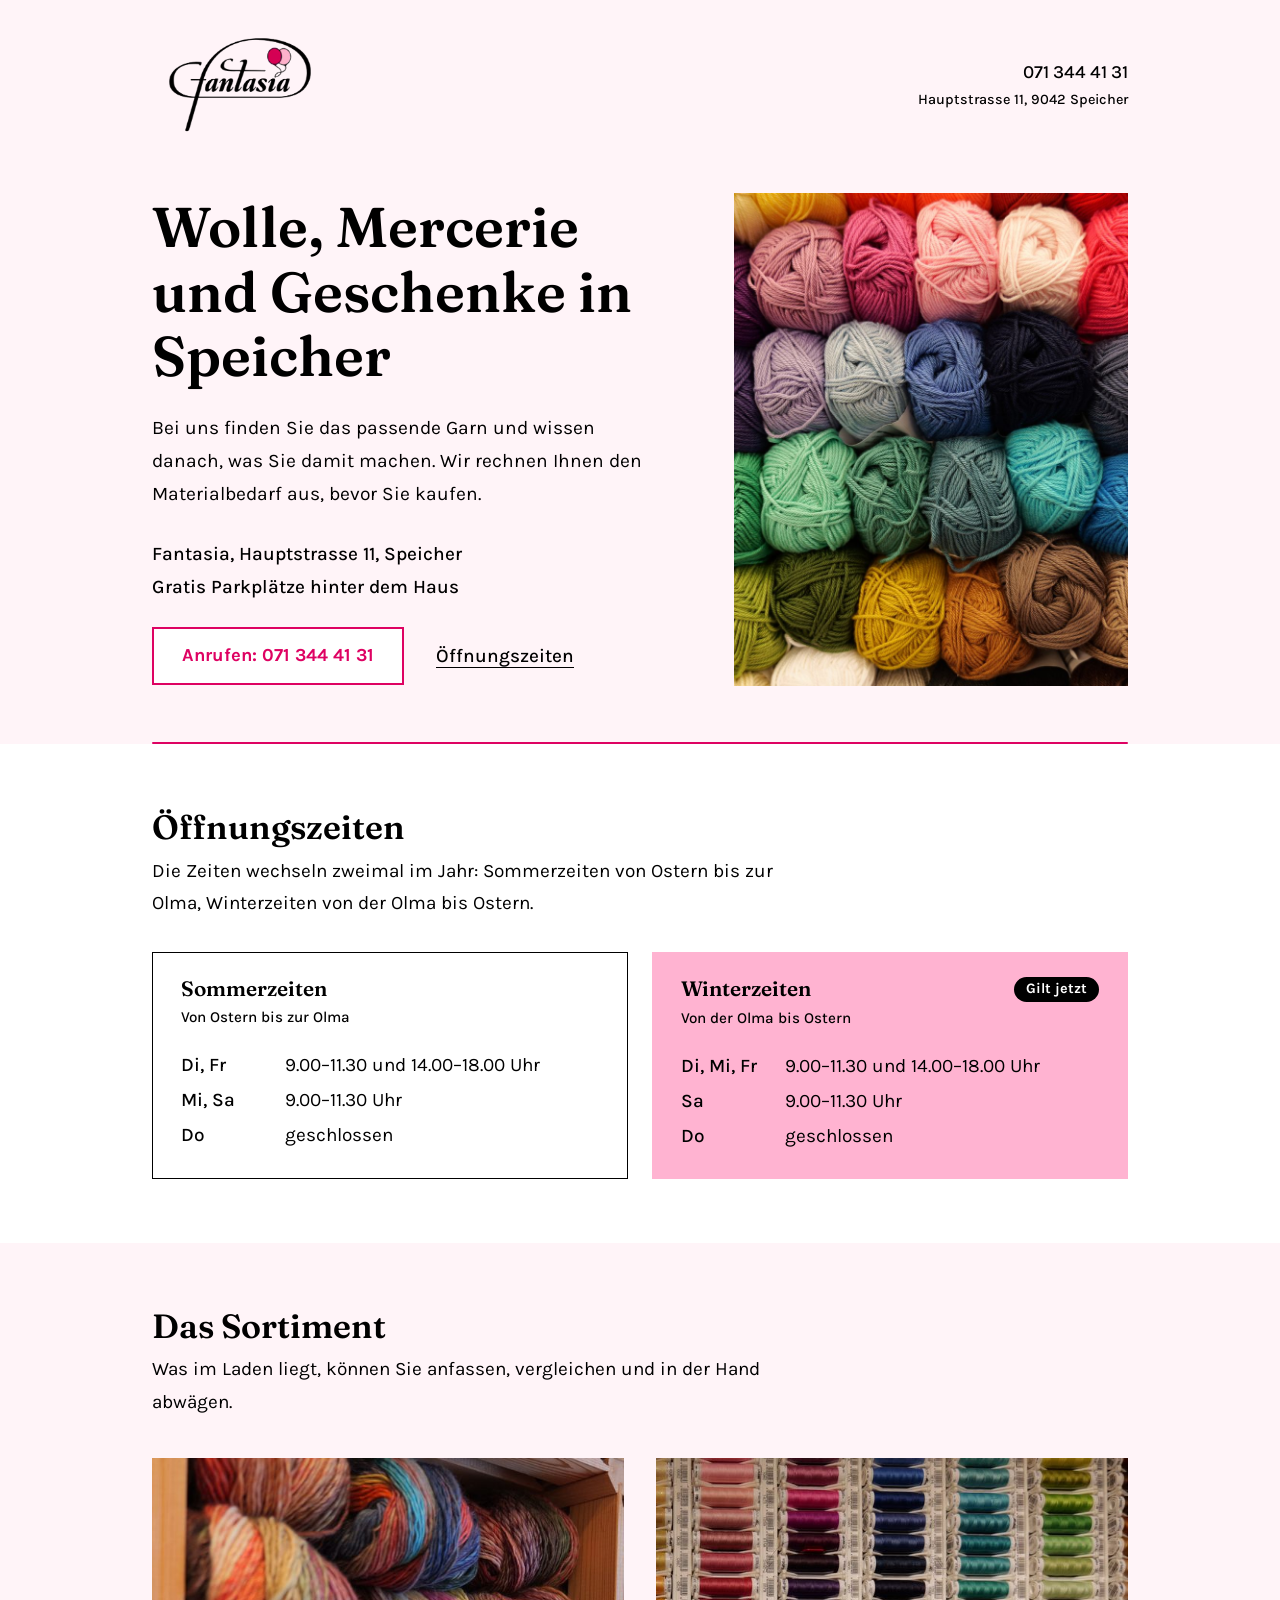
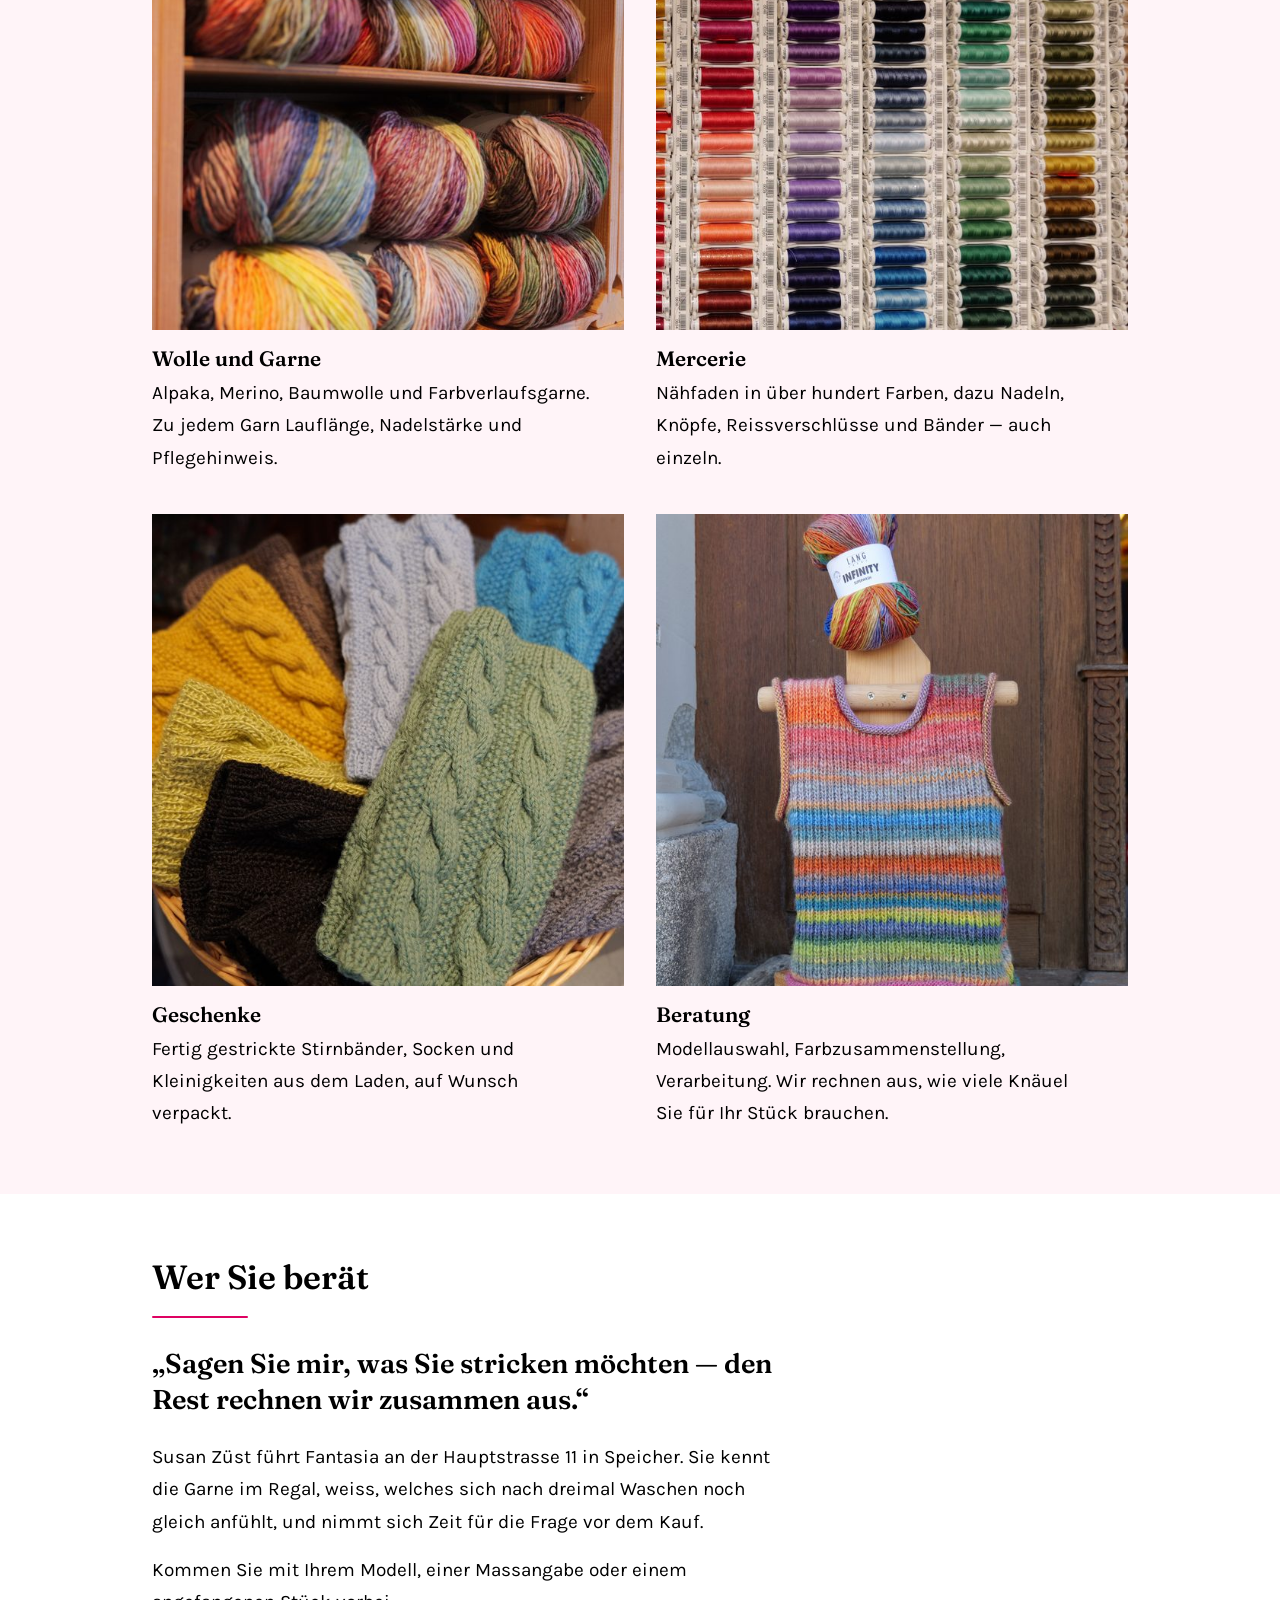
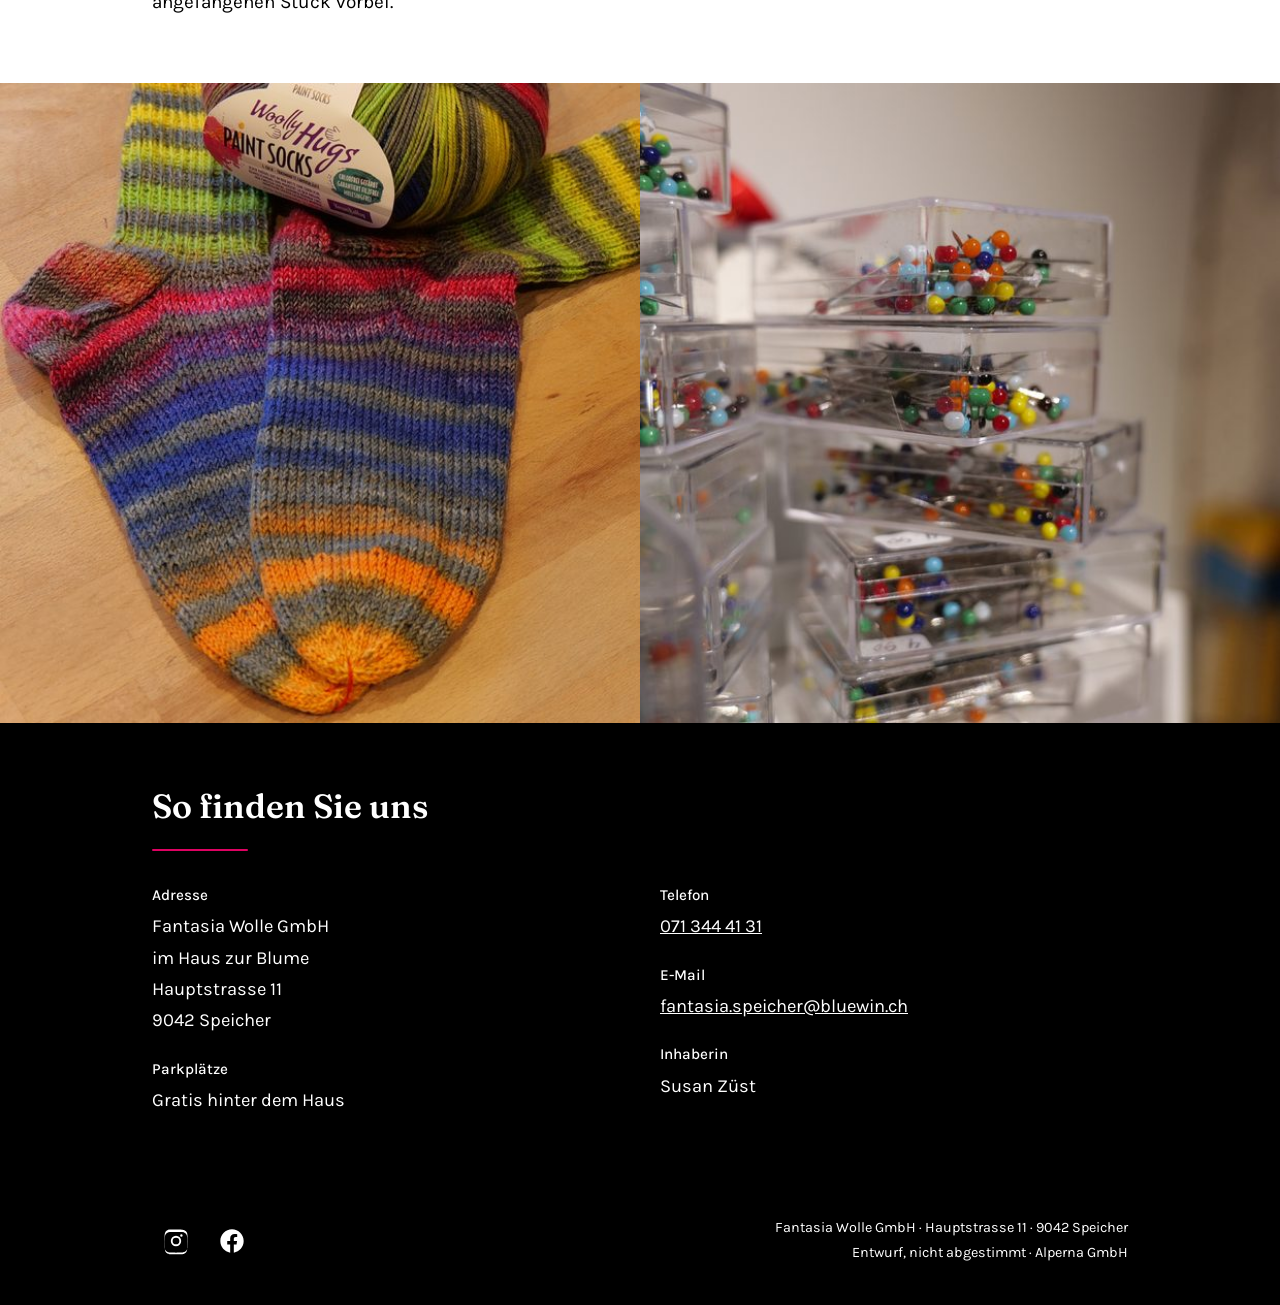
==== public/index.html @ 88eb7b8a "Nur public/ ausliefern, interne Dokumente nicht mehr öffentlich Das Corporate-Design-PDF und das REA" ====
<!DOCTYPE html>
<html lang="de-CH">
<head>
<meta charset="utf-8">
<meta name="viewport" content="width=device-width, initial-scale=1, viewport-fit=cover">
<title>Fantasia Wolle GmbH — Wolle, Mercerie und Geschenke, Speicher</title>
<meta name="description" content="Fantasia, Hauptstrasse 11, Speicher: Wolle, Garne, Mercerie und Geschenke mit Beratung bei Modell, Farbe und Verarbeitung.">
<!-- ENTWURF: Zeile vor der Veröffentlichung entfernen, sonst bleibt die Seite für Suchmaschinen gesperrt. -->
<meta name="robots" content="noindex, nofollow">

<!--
  VOR DER VERÖFFENTLICHUNG VON FRAU ZÜST BESTÄTIGEN LASSEN (nicht aus dem Corporate Design belegt):
  1. Zitat im Abschnitt «Wer Sie berät» (steht in ihrem Namen)
  2. «Wir rechnen Ihnen den Materialbedarf aus, bevor Sie kaufen» (Hero und Beratung)
  3. «Nähfaden in über hundert Farben», «auch einzeln»
  4. «Fertig gestrickte Stirnbänder, Socken und Kleinigkeiten», «auf Wunsch verpackt»
  5. Öffnungszeiten: Montag und Sonntag fehlen im Entwurf (geschlossen?)
  6. Wechsel der Saison: am Olma-Beginn oder nach der Olma? (siehe Skript am Ende der Datei)
  7. Zeile «im Haus zur Blume» in der Adresse
-->

<style>
  /* Schriften lokal ausgeliefert (Fraunces 600, Karla 400/500/700, Latin): keine Anfrage an Google. */
  @font-face{font-family:"Fraunces";font-style:normal;font-weight:600;font-display:swap;src:url(assets/fonts/fraunces-600.woff2) format("woff2")}
  @font-face{font-family:"Karla";font-style:normal;font-weight:400;font-display:swap;src:url(assets/fonts/karla-400.woff2) format("woff2")}
  @font-face{font-family:"Karla";font-style:normal;font-weight:500;font-display:swap;src:url(assets/fonts/karla-500.woff2) format("woff2")}
  @font-face{font-family:"Karla";font-style:normal;font-weight:700;font-display:swap;src:url(assets/fonts/karla-700.woff2) format("woff2")}

  :root{
    --magenta:#DE0262; --rosa:#FFB3D1; --schwarz:#000000; --weiss:#FFFFFF;
    --tief:#6E0031; --rose:#FFF4F8;
    --titel:"Fraunces",Georgia,"Times New Roman",serif;
    --text:"Karla",Arial,Helvetica,sans-serif;
    --max:64rem; color-scheme:light;
  }

  *{box-sizing:border-box}
  html{-webkit-text-size-adjust:100%;scroll-behavior:smooth}
  @media (prefers-reduced-motion:reduce){html{scroll-behavior:auto}}
  [hidden]{display:none!important}
  body{margin:0;background:var(--rose);color:var(--schwarz);font-family:var(--text);font-size:19px;line-height:1.7}
  img{max-width:100%;display:block}
  a{color:inherit}
  h1,h2,h3{font-family:var(--titel);font-weight:600;line-height:1.15;margin:0}
  p{margin:0 0 1rem} p:last-child{margin-bottom:0}
  :focus-visible{outline:3px solid var(--magenta);outline-offset:3px}

  .wrap{max-width:var(--max);margin:0 auto;padding:0 1.5rem}
  .band{padding:4rem 0}
  .band--schwarz{background:var(--schwarz);color:var(--weiss)}
  .band--weiss{background:var(--weiss)}
  .bogen{border:0;height:2px;background:var(--magenta);margin:0;border-radius:2px}

  .foto{width:100%;height:auto;object-fit:cover}
  .r-4-5{aspect-ratio:4/5} .r-1-1{aspect-ratio:1/1}

  /* Kopf: Logo mindestens 150 px breit (Corporate Design), Freiraum rundum */
  .kopf{background:var(--rose);padding:1.75rem 0 1.25rem}
  .kopf .wrap{display:flex;flex-wrap:wrap;gap:1rem 2rem;align-items:center;justify-content:space-between}
  .logo{display:block;line-height:0} .logo img{width:clamp(160px,16vw,176px);height:auto}
  .kopf-tel{font-size:1.15rem;font-weight:500;text-decoration:none;text-align:right}
  .kopf-tel span{display:block;font-size:.9rem;font-weight:500}

  /* Hero */
  .hero{padding:2rem 0 3.5rem}
  .hero .wrap{display:grid;grid-template-columns:1.15fr .85fr;gap:3rem;align-items:center}
  .hero h1{font-size:clamp(2.5rem,6vw,3.5rem);max-width:18ch;overflow-wrap:break-word}
  .hero .lead{font-size:1.2rem;max-width:46ch;margin-top:1.5rem}
  .hero .ort{margin-top:1.75rem;font-weight:500}
  .aktionen{display:flex;flex-wrap:wrap;align-items:center;gap:1rem 2rem;margin-top:1.5rem}
  /* Magenta nur einmal pro Fläche; Text Magenta auf Weiss, Hover Weiss auf Tiefmagenta */
  .knopf{display:inline-flex;align-items:center;min-height:56px;background:var(--weiss);color:var(--magenta);border:2px solid var(--magenta);font-size:1.15rem;font-weight:700;text-decoration:none;padding:.7rem 1.75rem}
  .knopf:hover{background:var(--tief);border-color:var(--tief);color:var(--weiss)}
  .textlink{font-weight:500;text-underline-offset:.25em}

  h2{font-size:clamp(1.6rem,4vw,2.1rem);margin-bottom:.5rem}
  .unter{margin-bottom:2rem;max-width:58ch}

  /* Öffnungszeiten: Winter- und Sommerzeiten nebeneinander, die geltende Saison ist rosa hinterlegt (Skript am Ende) */
  .zeiten{display:grid;grid-template-columns:1fr 1fr;gap:1.5rem;margin-top:1.5rem}
  .zeit{border:1px solid var(--schwarz);padding:1.5rem 1.75rem}
  .zeit--aktiv{background:var(--rosa);border-color:var(--rosa)}
  .zeit-kopf{display:flex;flex-wrap:wrap;align-items:center;justify-content:space-between;gap:.35rem 1rem}
  .zeit h3{font-size:1.3rem}
  .zeit .jetzt{font-size:.9rem;font-weight:700;line-height:1.4;background:var(--schwarz);color:var(--weiss);padding:.15rem .75rem;border-radius:999px}
  .zeit .zeitraum{margin:.25rem 0 1.1rem;font-size:.95rem;font-weight:500}
  .tage{list-style:none;margin:0;padding:0}
  .tage li{display:grid;grid-template-columns:5.5rem 1fr;gap:0 1rem;padding:.2rem 0;line-height:1.5}
  .tage .tag{font-weight:500}
  .von-bis{white-space:nowrap}

  /* Sortiment */
  .sortiment{display:grid;grid-template-columns:1fr 1fr;gap:2.5rem 2rem;margin-top:2.5rem}
  .posten h3{font-size:1.3rem;margin:1.1rem 0 .35rem}
  .posten p{margin:0;max-width:40ch}

  /* Person */
  .person{max-width:40rem}
  .person blockquote{margin:0 0 1.5rem;font-family:var(--titel);font-weight:600;font-size:clamp(1.35rem,3.2vw,1.7rem);line-height:1.3}
  .person p{max-width:62ch}

  /* Bildpaar */
  .paar{display:grid;grid-template-columns:1fr 1fr;gap:0}

  /* Kontakt: nur Weiss auf Schwarz */
  .kontakt{display:grid;grid-template-columns:1fr 1fr;gap:2.5rem}
  .kontakt h2{color:var(--weiss)} .kontakt a{color:var(--weiss)}
  .kontakt dl{margin:0}
  .kontakt dt{font-size:.95rem;font-weight:500;margin-top:1.25rem}
  .kontakt dt:first-child{margin-top:0}
  .kontakt dd{margin:.15rem 0 0;font-size:1.15rem}

  .fuss{background:var(--schwarz);color:var(--weiss);font-size:.9rem;padding:2.25rem 0 2.5rem}
  .fuss .wrap{display:flex;flex-wrap:wrap;gap:1.5rem 2rem;align-items:center;justify-content:space-between}
  .fuss-text{display:flex;flex-direction:column;text-align:right}
  .sozial{display:flex;gap:.5rem}
  .sozial a{display:flex;align-items:center;justify-content:center;width:48px;height:48px;border-radius:50%;color:var(--weiss)}
  .sozial a:hover{background:var(--tief)}
  .sozial a:focus-visible{outline-color:var(--weiss)}
  .sozial svg{width:28px;height:28px;fill:currentColor}

  @media (max-width:760px){
    body{font-size:18px}
    .band{padding:3rem 0} .hero{padding:1.5rem 0 2.5rem}
    .hero .wrap,.zeiten,.sortiment,.kontakt{grid-template-columns:1fr;gap:2rem}
    .kopf .wrap{justify-content:flex-start} .kopf-tel{text-align:left}
    .hero .foto{aspect-ratio:1/1}
    .fuss-text{text-align:left}
  }
</style>
</head>
<body>

<header class="kopf">
  <div class="wrap">
    <a class="logo" href="#" aria-label="Fantasia Wolle GmbH, Seitenanfang">
      <img src="assets/img/logo.png" alt="Fantasia" width="520" height="335">
    </a>
    <a class="kopf-tel" href="tel:+41713444131">071 344 41 31<span>Hauptstrasse 11, 9042 Speicher</span></a>
  </div>
</header>

<main>
<section class="hero">
  <div class="wrap">
    <div>
      <h1>Wolle, Mercerie und Geschenke in Speicher</h1>
      <p class="lead">Bei uns finden Sie das passende Garn und wissen danach, was Sie damit machen. Wir rechnen Ihnen den Materialbedarf aus, bevor Sie kaufen.</p>
      <p class="ort">Fantasia, Hauptstrasse 11, Speicher<br>Gratis Parkplätze hinter dem Haus</p>
      <div class="aktionen">
        <a class="knopf" href="tel:+41713444131">Anrufen: 071 344 41 31</a>
        <a class="textlink" href="#zeiten">Öffnungszeiten</a>
      </div>
    </div>
    <img class="foto r-4-5" src="assets/img/wollknaeuel.jpg" alt="Wollknäuel in vielen Farben, nach Farbtönen sortiert" width="820" height="1025">
  </div>
</section>

<div class="wrap"><hr class="bogen"></div>

<section class="band band--weiss" id="zeiten" aria-labelledby="h-zeiten">
  <div class="wrap">
    <h2 id="h-zeiten">Öffnungszeiten</h2>
    <p class="unter">Die Zeiten wechseln zweimal im Jahr: Sommerzeiten von Ostern bis zur Olma, Winterzeiten von der Olma bis Ostern.</p>
    <div class="zeiten">
      <article class="zeit" data-saison="sommer">
        <div class="zeit-kopf">
          <h3>Sommerzeiten</h3>
          <span class="jetzt" hidden>Gilt jetzt</span>
        </div>
        <p class="zeitraum">Von Ostern bis zur Olma</p>
        <ul class="tage">
          <li><span class="tag">Di, Fr</span><span><span class="von-bis">9.00–11.30</span> und <span class="von-bis">14.00–18.00</span> Uhr</span></li>
          <li><span class="tag">Mi, Sa</span><span><span class="von-bis">9.00–11.30</span> Uhr</span></li>
          <li><span class="tag">Do</span><span>geschlossen</span></li>
        </ul>
      </article>
      <article class="zeit" data-saison="winter">
        <div class="zeit-kopf">
          <h3>Winterzeiten</h3>
          <span class="jetzt" hidden>Gilt jetzt</span>
        </div>
        <p class="zeitraum">Von der Olma bis Ostern</p>
        <ul class="tage">
          <li><span class="tag">Di, Mi, Fr</span><span><span class="von-bis">9.00–11.30</span> und <span class="von-bis">14.00–18.00</span> Uhr</span></li>
          <li><span class="tag">Sa</span><span><span class="von-bis">9.00–11.30</span> Uhr</span></li>
          <li><span class="tag">Do</span><span>geschlossen</span></li>
        </ul>
      </article>
    </div>
  </div>
</section>

<section class="band" id="angebot" aria-labelledby="h-angebot">
  <div class="wrap">
    <h2 id="h-angebot">Das Sortiment</h2>
    <p class="unter">Was im Laden liegt, können Sie anfassen, vergleichen und in der Hand abwägen.</p>
    <div class="sortiment">
      <div class="posten">
        <img class="foto r-1-1" src="assets/img/garne-regal.jpg" alt="Farbverlaufsgarne im Holzregal" width="620" height="620" loading="lazy">
        <h3>Wolle und Garne</h3>
        <p>Alpaka, Merino, Baumwolle und Farbverlaufsgarne. Zu jedem Garn Lauflänge, Nadelstärke und Pflegehinweis.</p>
      </div>
      <div class="posten">
        <img class="foto r-1-1" src="assets/img/naehfaden.jpg" alt="Nähfaden in vielen Farben an der Wand" width="620" height="620" loading="lazy">
        <h3>Mercerie</h3>
        <p>Nähfaden in über hundert Farben, dazu Nadeln, Knöpfe, Reissverschlüsse und Bänder — auch einzeln.</p>
      </div>
      <div class="posten">
        <img class="foto r-1-1" src="assets/img/stirnbaender.jpg" alt="Gestrickte Stirnbänder mit Zopfmuster in einem Korb" width="620" height="620" loading="lazy">
        <h3>Geschenke</h3>
        <p>Fertig gestrickte Stirnbänder, Socken und Kleinigkeiten aus dem Laden, auf Wunsch verpackt.</p>
      </div>
      <div class="posten">
        <img class="foto r-1-1" src="assets/img/top-knaeuel.jpg" alt="Gestricktes Top mit dem dazugehörenden Knäuel" width="620" height="620" loading="lazy">
        <h3>Beratung</h3>
        <p>Modellauswahl, Farbzusammenstellung, Verarbeitung. Wir rechnen aus, wie viele Knäuel Sie für Ihr Stück brauchen.</p>
      </div>
    </div>
  </div>
</section>

<section class="band band--weiss" id="person" aria-labelledby="h-person">
  <div class="wrap">
    <div class="person">
      <h2 id="h-person">Wer Sie berät</h2>
      <hr class="bogen" style="margin:1.25rem 0 1.75rem;max-width:6rem">
      <!-- FREIGABE: Zitat im Namen von Susan Züst. Nur veröffentlichen, wenn sie es so bestätigt. -->
      <!-- FOTO FEHLT: Ein Porträt von Susan Züst hinter der Theke würde diesen Abschnitt tragen (siehe Corporate Design, «Person hinter der Theke»). -->
      <blockquote>„Sagen Sie mir, was Sie stricken möchten — den Rest rechnen wir zusammen aus.“</blockquote>
      <p>Susan Züst führt Fantasia an der Hauptstrasse 11 in Speicher. Sie kennt die Garne im Regal, weiss, welches sich nach dreimal Waschen noch gleich anfühlt, und nimmt sich Zeit für die Frage vor dem Kauf.</p>
      <p>Kommen Sie mit Ihrem Modell, einer Massangabe oder einem angefangenen Stück vorbei.</p>
    </div>
  </div>
</section>

<div class="paar">
  <img class="foto r-1-1" src="assets/img/socken.jpg" alt="Gestrickte Socken aus Farbverlaufsgarn mit dem Knäuel daneben" width="620" height="620" loading="lazy">
  <img class="foto r-1-1" src="assets/img/stecknadeln.jpg" alt="Stecknadeln mit farbigen Köpfen in Schachteln" width="620" height="620" loading="lazy">
</div>

<section class="band band--schwarz" id="kontakt" aria-labelledby="h-kontakt">
  <div class="wrap">
    <h2 id="h-kontakt">So finden Sie uns</h2>
    <hr class="bogen" style="margin:1.5rem 0 2rem;max-width:6rem">
    <div class="kontakt">
      <dl>
        <dt>Adresse</dt>
        <dd>Fantasia Wolle GmbH<br>im Haus zur Blume<br>Hauptstrasse 11<br>9042 Speicher</dd>
        <dt>Parkplätze</dt>
        <dd>Gratis hinter dem Haus</dd>
      </dl>
      <dl>
        <dt>Telefon</dt>
        <dd><a href="tel:+41713444131">071 344 41 31</a></dd>
        <dt>E-Mail</dt>
        <dd><a href="mailto:fantasia.speicher@bluewin.ch">fantasia.speicher@bluewin.ch</a></dd>
        <dt>Inhaberin</dt>
        <dd>Susan Züst</dd>
      </dl>
    </div>
  </div>
</section>
</main>

<footer class="fuss">
  <div class="wrap">
    <div class="sozial">
      <a href="https://www.instagram.com/fantasia_wolle/" target="_blank" rel="noopener" aria-label="Fantasia auf Instagram (öffnet in neuem Tab)">
        <svg viewBox="0 0 24 24" aria-hidden="true" focusable="false"><path d="M12 2.2c3.2 0 3.6 0 4.9.07 1.17.05 1.8.25 2.23.41.56.22.96.48 1.38.9.42.42.68.82.9 1.38.16.42.36 1.06.41 2.23.06 1.28.07 1.66.07 4.9s0 3.6-.07 4.9c-.05 1.17-.25 1.8-.41 2.23-.22.56-.48.96-.9 1.38-.42.42-.82.68-1.38.9-.42.16-1.06.36-2.23.41-1.28.06-1.66.07-4.9.07s-3.6 0-4.9-.07c-1.17-.05-1.8-.25-2.23-.41a3.8 3.8 0 0 1-1.38-.9 3.8 3.8 0 0 1-.9-1.38c-.16-.42-.36-1.06-.41-2.23C2.21 15.6 2.2 15.2 2.2 12s0-3.6.07-4.9c.05-1.17.25-1.8.41-2.23.22-.56.48-.96.9-1.38.42-.42.82-.68 1.38-.9.42-.16 1.06-.36 2.23-.41C8.4 2.21 8.8 2.2 12 2.2Zm0 1.98c-3.14 0-3.51.01-4.75.07-1.15.05-1.77.24-2.18.4-.55.21-.94.47-1.35.88-.41.41-.67.8-.88 1.35-.16.41-.35 1.03-.4 2.18-.06 1.24-.07 1.61-.07 4.75s.01 3.51.07 4.75c.05 1.15.24 1.77.4 2.18.21.55.47.94.88 1.35.41.41.8.67 1.35.88.41.16 1.03.35 2.18.4 1.24.06 1.61.07 4.75.07s3.51-.01 4.75-.07c1.15-.05 1.77-.24 2.18-.4.55-.21.94-.47 1.35-.88.41-.41.67-.8.88-1.35.16-.41.35-1.03.4-2.18.06-1.24.07-1.61.07-4.75s-.01-3.51-.07-4.75c-.05-1.15-.24-1.77-.4-2.18a3.6 3.6 0 0 0-.88-1.35 3.6 3.6 0 0 0-1.35-.88c-.41-.16-1.03-.35-2.18-.4-1.24-.06-1.61-.07-4.75-.07Zm0 3.37a4.45 4.45 0 1 1 0 8.9 4.45 4.45 0 0 1 0-8.9Zm0 7.34a2.89 2.89 0 1 0 0-5.78 2.89 2.89 0 0 0 0 5.78Zm5.67-7.53a1.04 1.04 0 1 1-2.08 0 1.04 1.04 0 0 1 2.08 0Z"/></svg>
      </a>
      <a href="https://www.facebook.com/profile.php?id=61594476535364" target="_blank" rel="noopener" aria-label="Fantasia auf Facebook (öffnet in neuem Tab)">
        <svg viewBox="0 0 24 24" aria-hidden="true" focusable="false"><path d="M22 12.06C22 6.5 17.52 2 12 2S2 6.5 2 12.06c0 5.02 3.66 9.18 8.44 9.94v-7.03H7.9v-2.91h2.54V9.85c0-2.52 1.49-3.91 3.77-3.91 1.09 0 2.24.2 2.24.2v2.46h-1.26c-1.24 0-1.63.78-1.63 1.57v1.89h2.78l-.45 2.91h-2.33V22c4.78-.76 8.44-4.92 8.44-9.94Z"/></svg>
      </a>
    </div>
    <div class="fuss-text">
      <span>Fantasia Wolle GmbH · Hauptstrasse 11 · 9042 Speicher</span>
      <span>Entwurf, nicht abgestimmt · Alperna GmbH</span>
    </div>
  </div>
</footer>

<script>
  /*
    Saison automatisch markieren (Zeit: Europe/Zurich).
    Sommerzeiten: Ostersonntag bis Olma-Beginn. Winterzeiten: Olma-Beginn bis Ostersonntag.
    Olma-Beginn = zweiter Donnerstag im Oktober (2026: 8. Oktober, bestätigt auf olma.ch;
    für andere Jahre abgeleitet, jährlich gegenprüfen). Ohne Skript bleibt keine Saison markiert,
    der Text darüber erklärt den Wechsel trotzdem.
    Falls Frau Züst erst nach der Olma (18. Oktober 2026) umstellt: in olma() Tage addieren.
  */
  (function () {
    try {
      var t = new Intl.DateTimeFormat('en-CA', { timeZone: 'Europe/Zurich', year: 'numeric', month: '2-digit', day: '2-digit' }).format(new Date()).split('-');
      var jahr = +t[0], heute = jahr * 10000 + (+t[1]) * 100 + (+t[2]);
      var num = function (d) { return d.getFullYear() * 10000 + (d.getMonth() + 1) * 100 + d.getDate(); };
      var ostern = function (y) {
        var a = y % 19, b = Math.floor(y / 100), c = y % 100, d = Math.floor(b / 4), e = b % 4,
            f = Math.floor((b + 8) / 25), g = Math.floor((b - f + 1) / 3), h = (19 * a + b - d - g + 15) % 30,
            i = Math.floor(c / 4), k = c % 4, l = (32 + 2 * e + 2 * i - h - k) % 7,
            m = Math.floor((a + 11 * h + 22 * l) / 451), n = h + l - 7 * m + 114;
        return new Date(y, Math.floor(n / 31) - 1, (n % 31) + 1);
      };
      var olma = function (y) {
        var ersterDonnerstag = 1 + (4 - new Date(y, 9, 1).getDay() + 7) % 7;
        return new Date(y, 9, ersterDonnerstag + 7);
      };
      var sommer = heute >= num(ostern(jahr)) && heute < num(olma(jahr));
      var karte = document.querySelector('[data-saison="' + (sommer ? 'sommer' : 'winter') + '"]');
      if (!karte) return;
      karte.classList.add('zeit--aktiv');
      karte.setAttribute('aria-current', 'true');
      var marke = karte.querySelector('.jetzt');
      if (marke) marke.hidden = false;
    } catch (e) { /* ohne Markierung weiter */ }
  })();
</script>

</body>
</html>
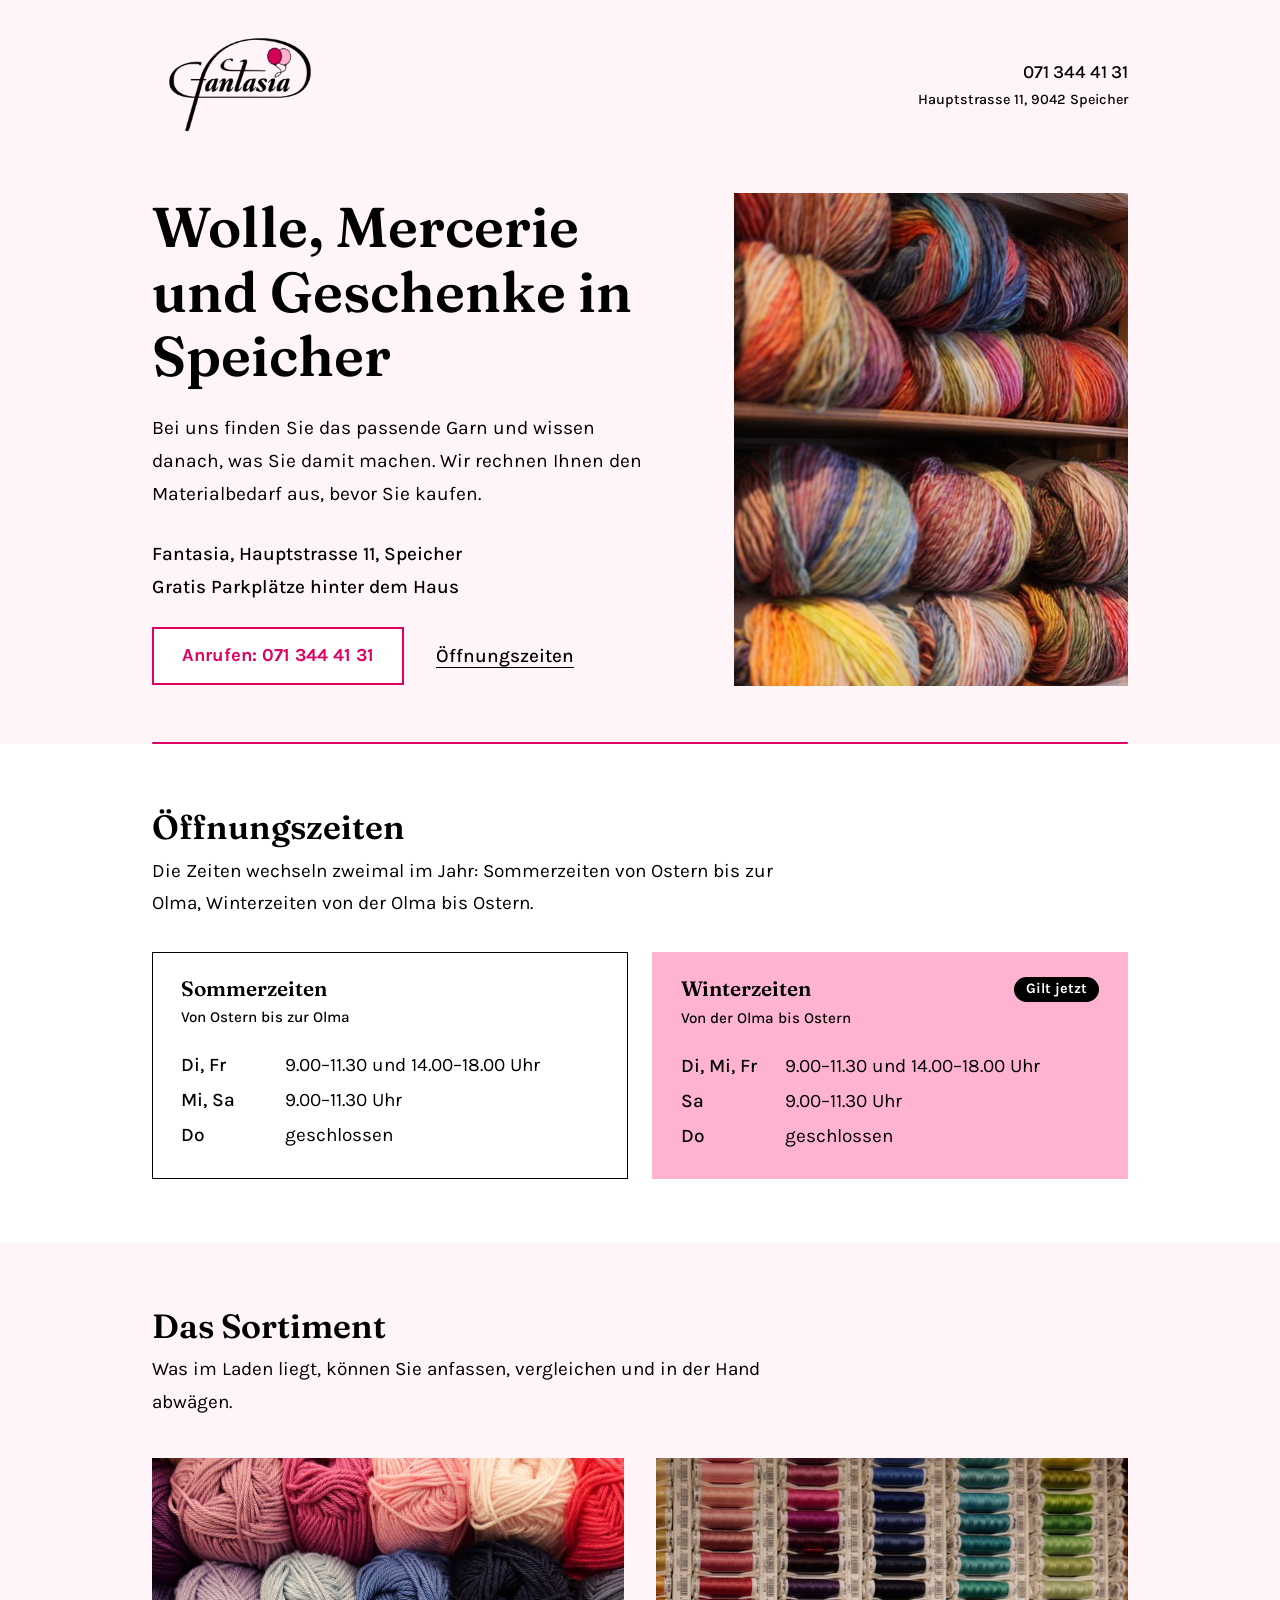
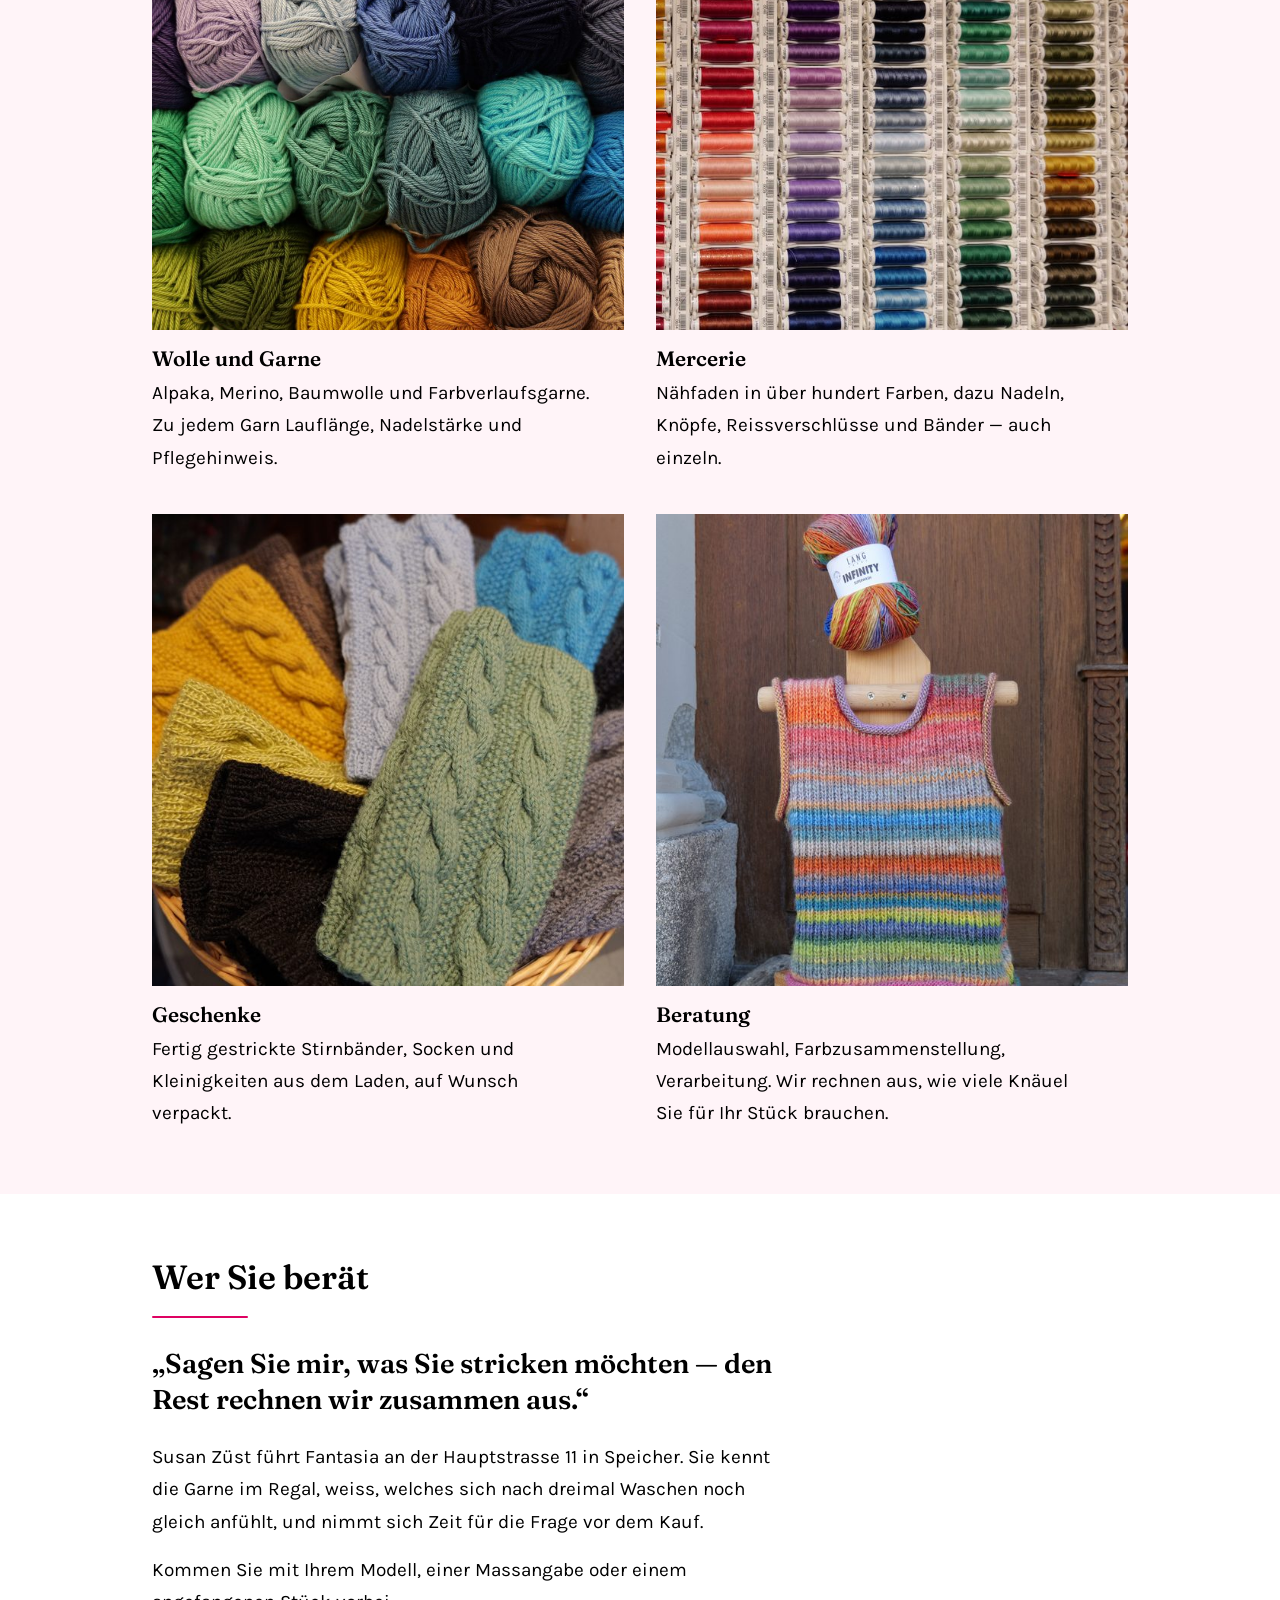
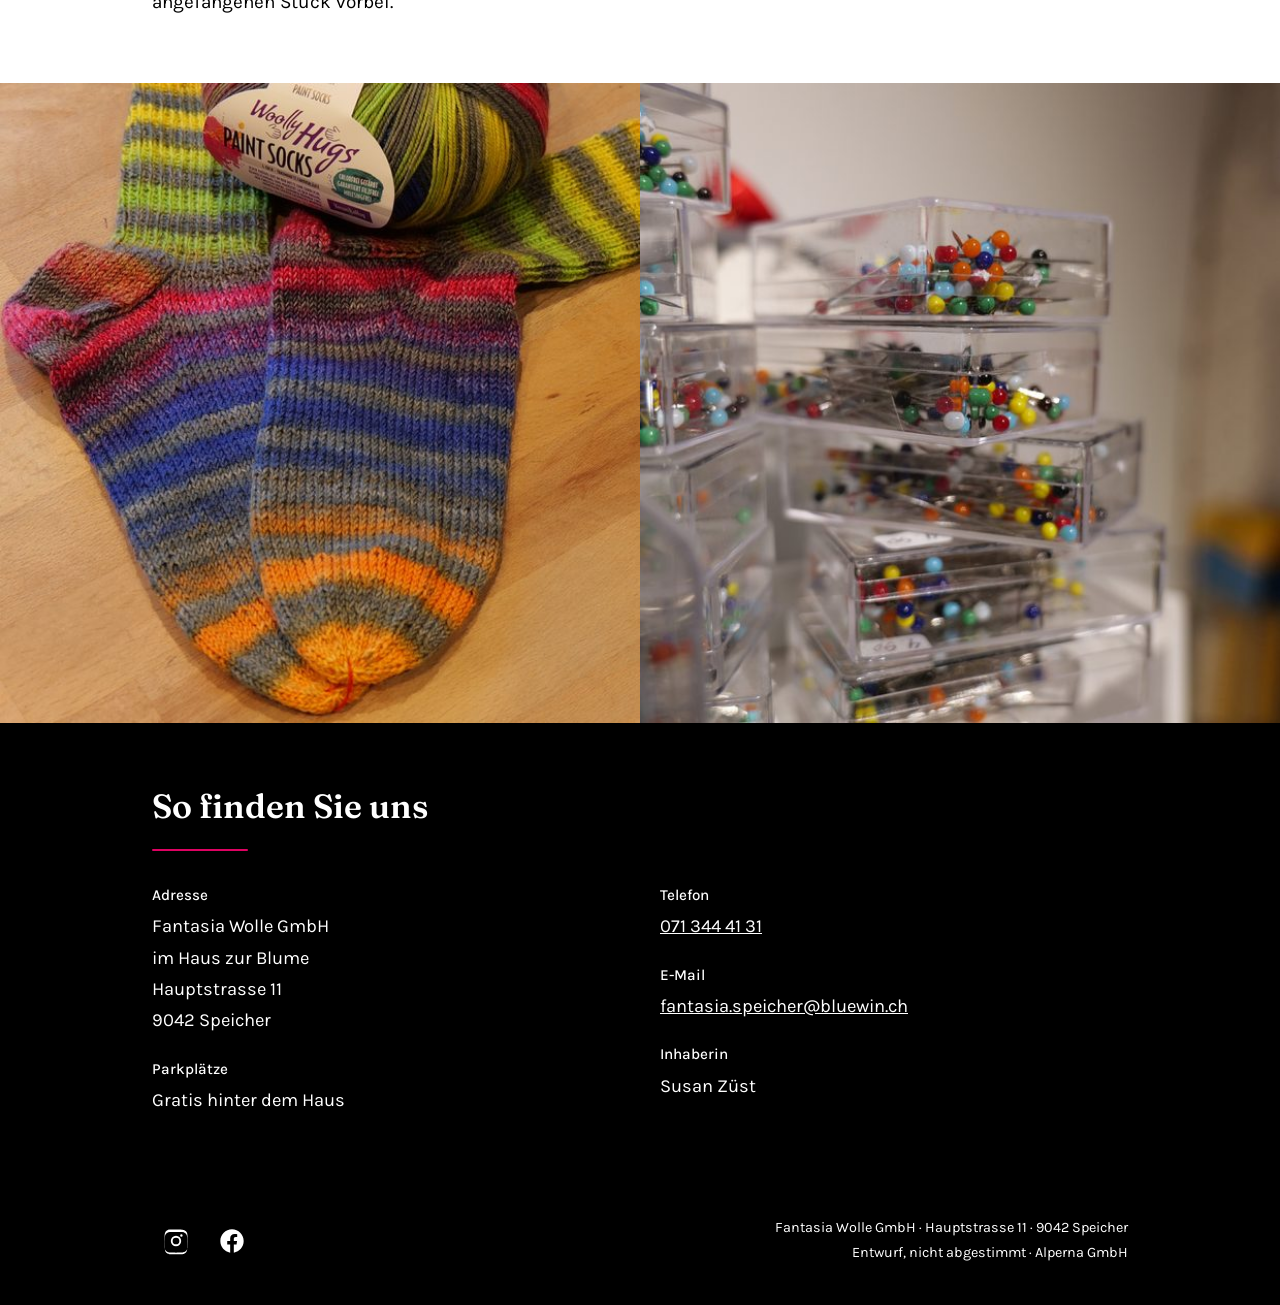
==== commit 96c5e2d7: "Hero-Bild tauschen: Farbverlaufswolle im Regal zuerst Erstes Bild ist jetzt das Regal mit den Farbve" ====
--- a/public/index.html
+++ b/public/index.html
@@ -152,7 +152,7 @@
         <a class="textlink" href="#zeiten">Öffnungszeiten</a>
       </div>
     </div>
-    <img class="foto r-4-5" src="assets/img/wollknaeuel.jpg" alt="Wollknäuel in vielen Farben, nach Farbtönen sortiert" width="820" height="1025">
+    <img class="foto r-4-5" src="assets/img/garne-regal.jpg" alt="Farbverlaufsgarne im Holzregal" width="620" height="620">
   </div>
 </section>
 
@@ -197,7 +197,7 @@
     <p class="unter">Was im Laden liegt, können Sie anfassen, vergleichen und in der Hand abwägen.</p>
     <div class="sortiment">
       <div class="posten">
-        <img class="foto r-1-1" src="assets/img/garne-regal.jpg" alt="Farbverlaufsgarne im Holzregal" width="620" height="620" loading="lazy">
+        <img class="foto r-1-1" src="assets/img/wollknaeuel.jpg" alt="Wollknäuel in vielen Farben, nach Farbtönen sortiert" width="820" height="1025" loading="lazy">
         <h3>Wolle und Garne</h3>
         <p>Alpaka, Merino, Baumwolle und Farbverlaufsgarne. Zu jedem Garn Lauflänge, Nadelstärke und Pflegehinweis.</p>
       </div>
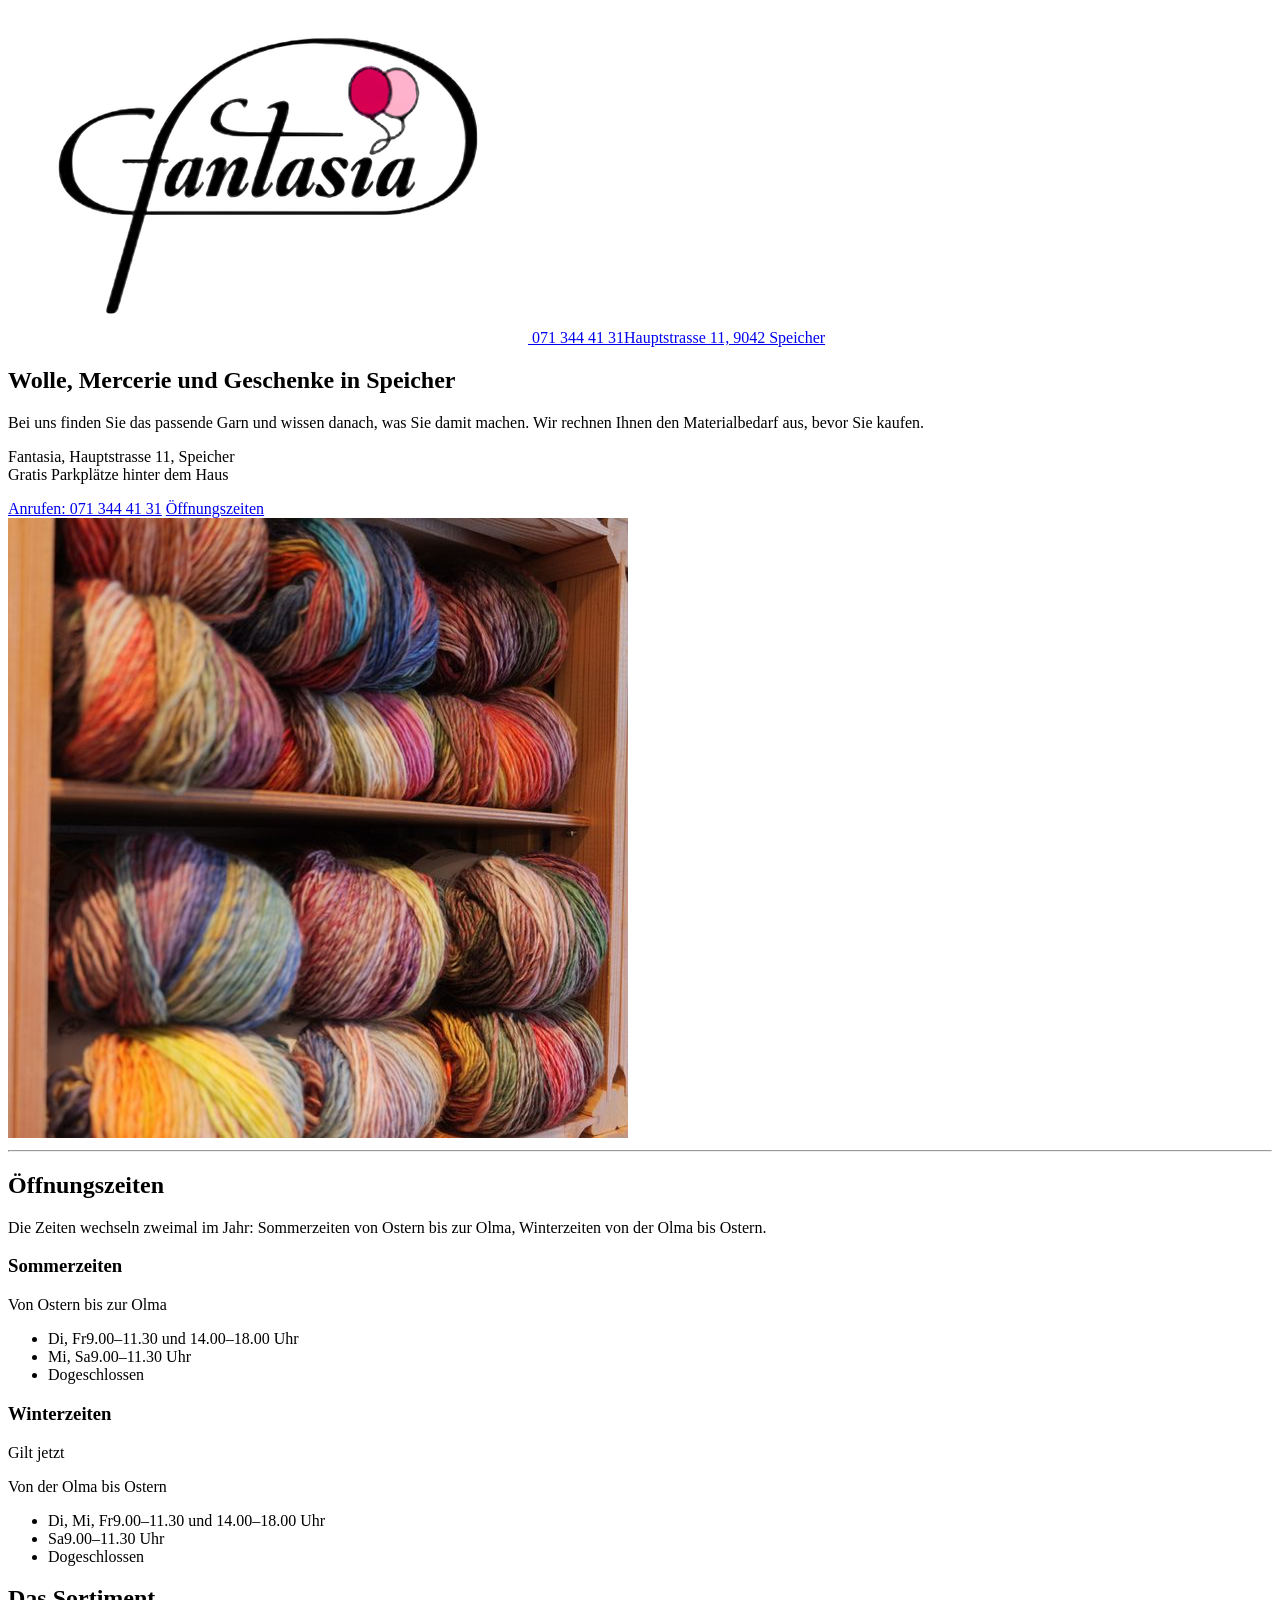
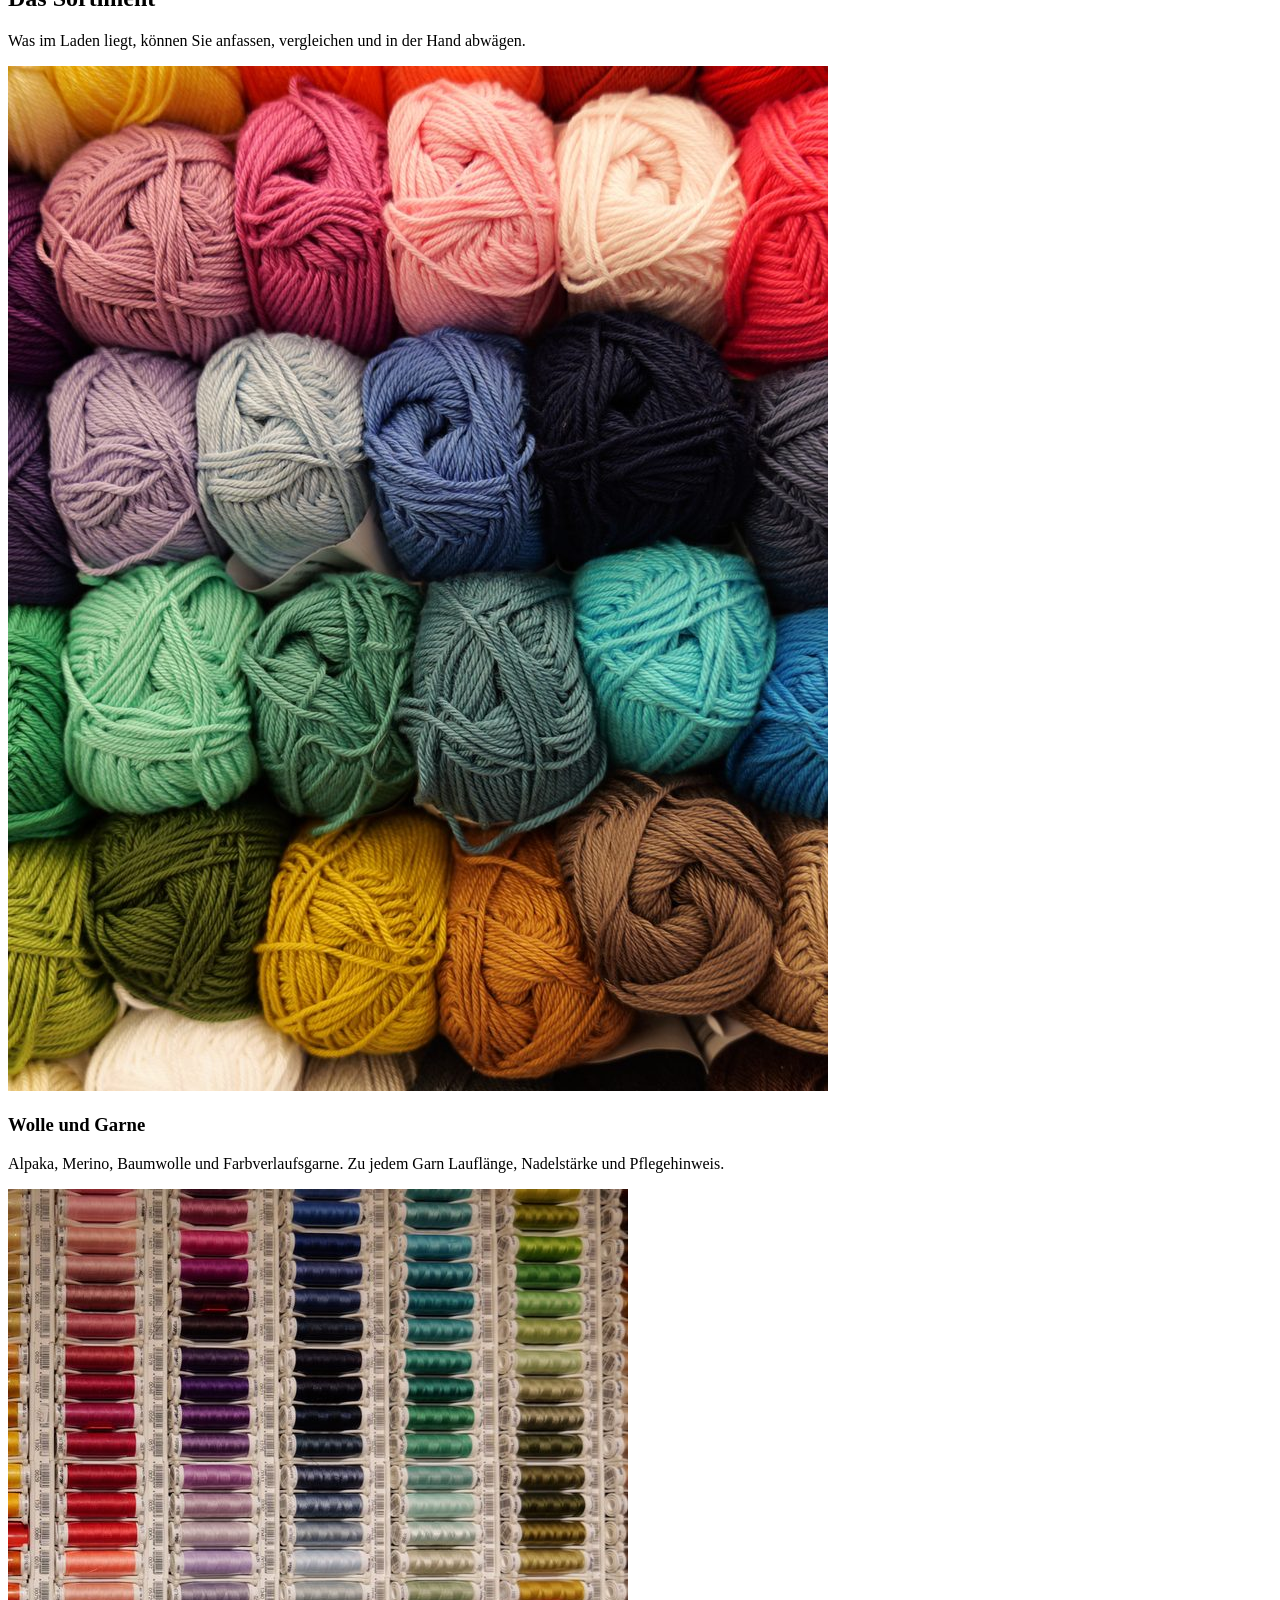
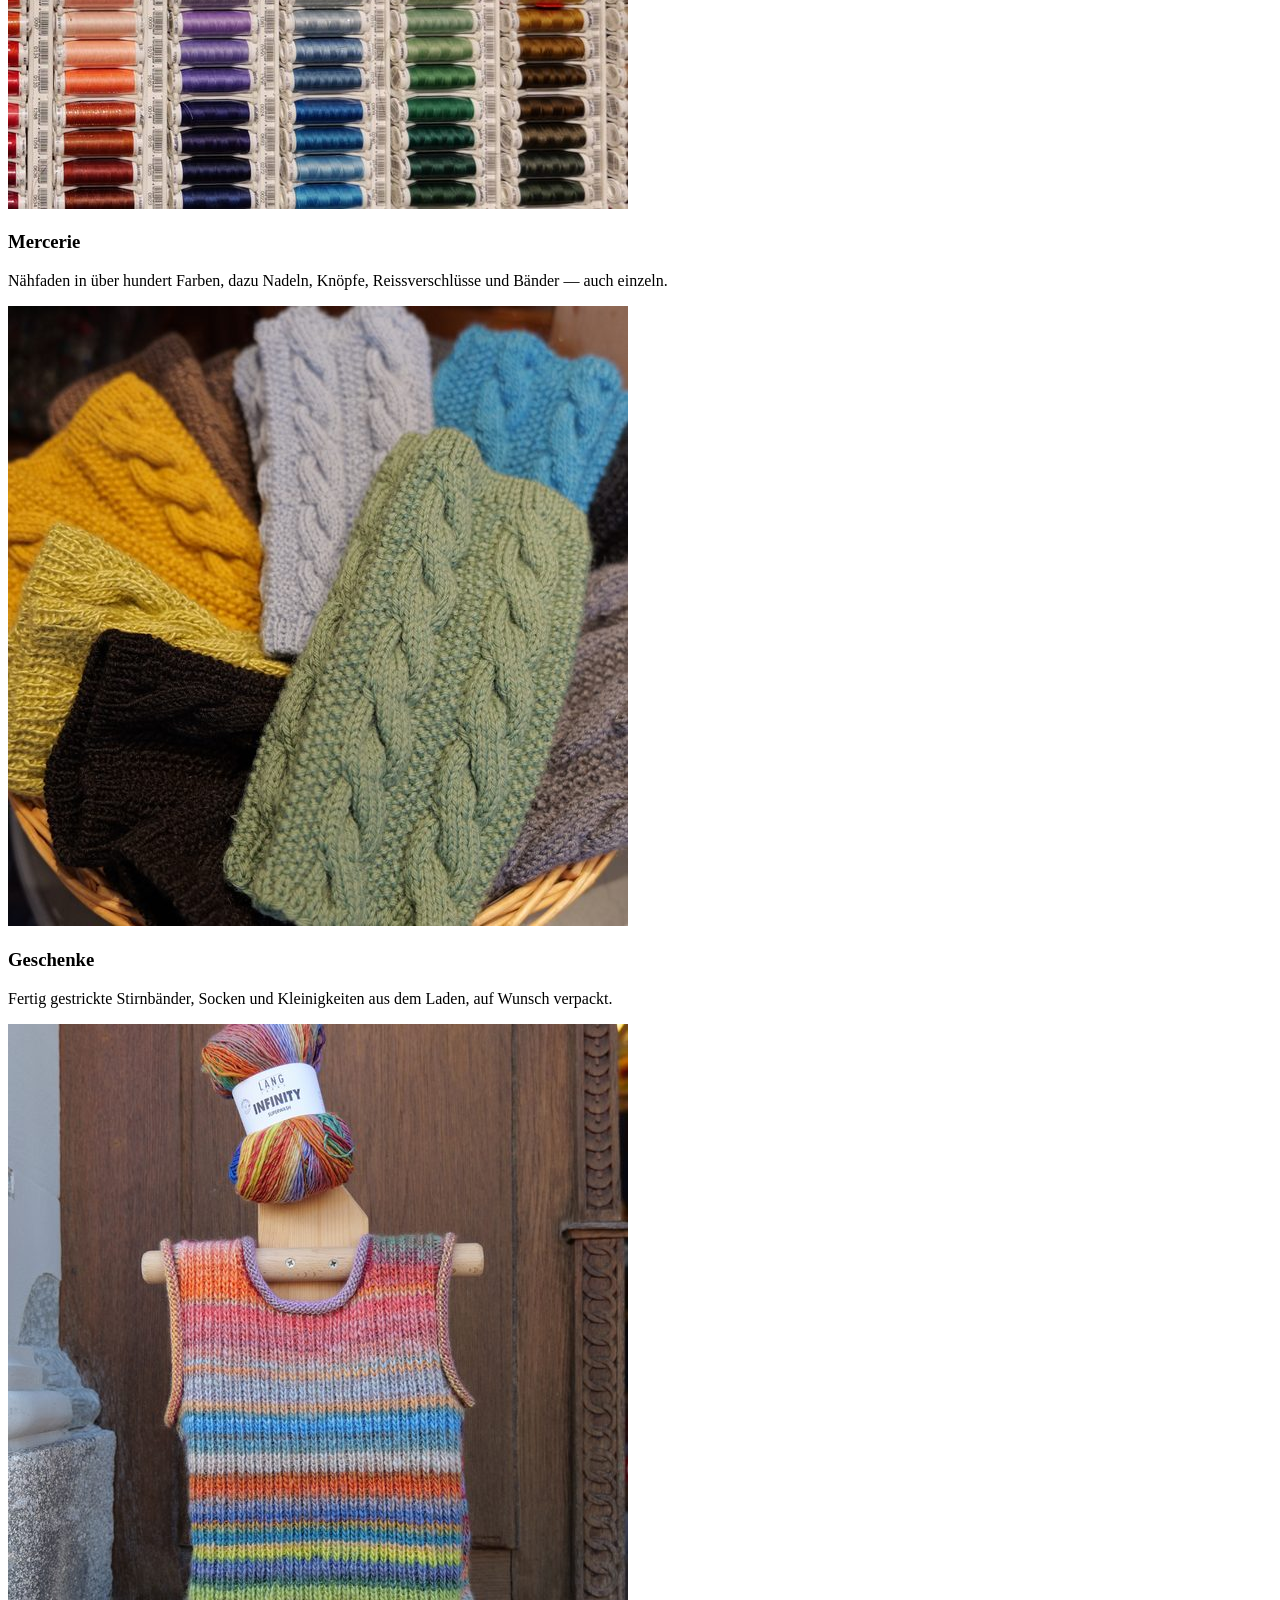
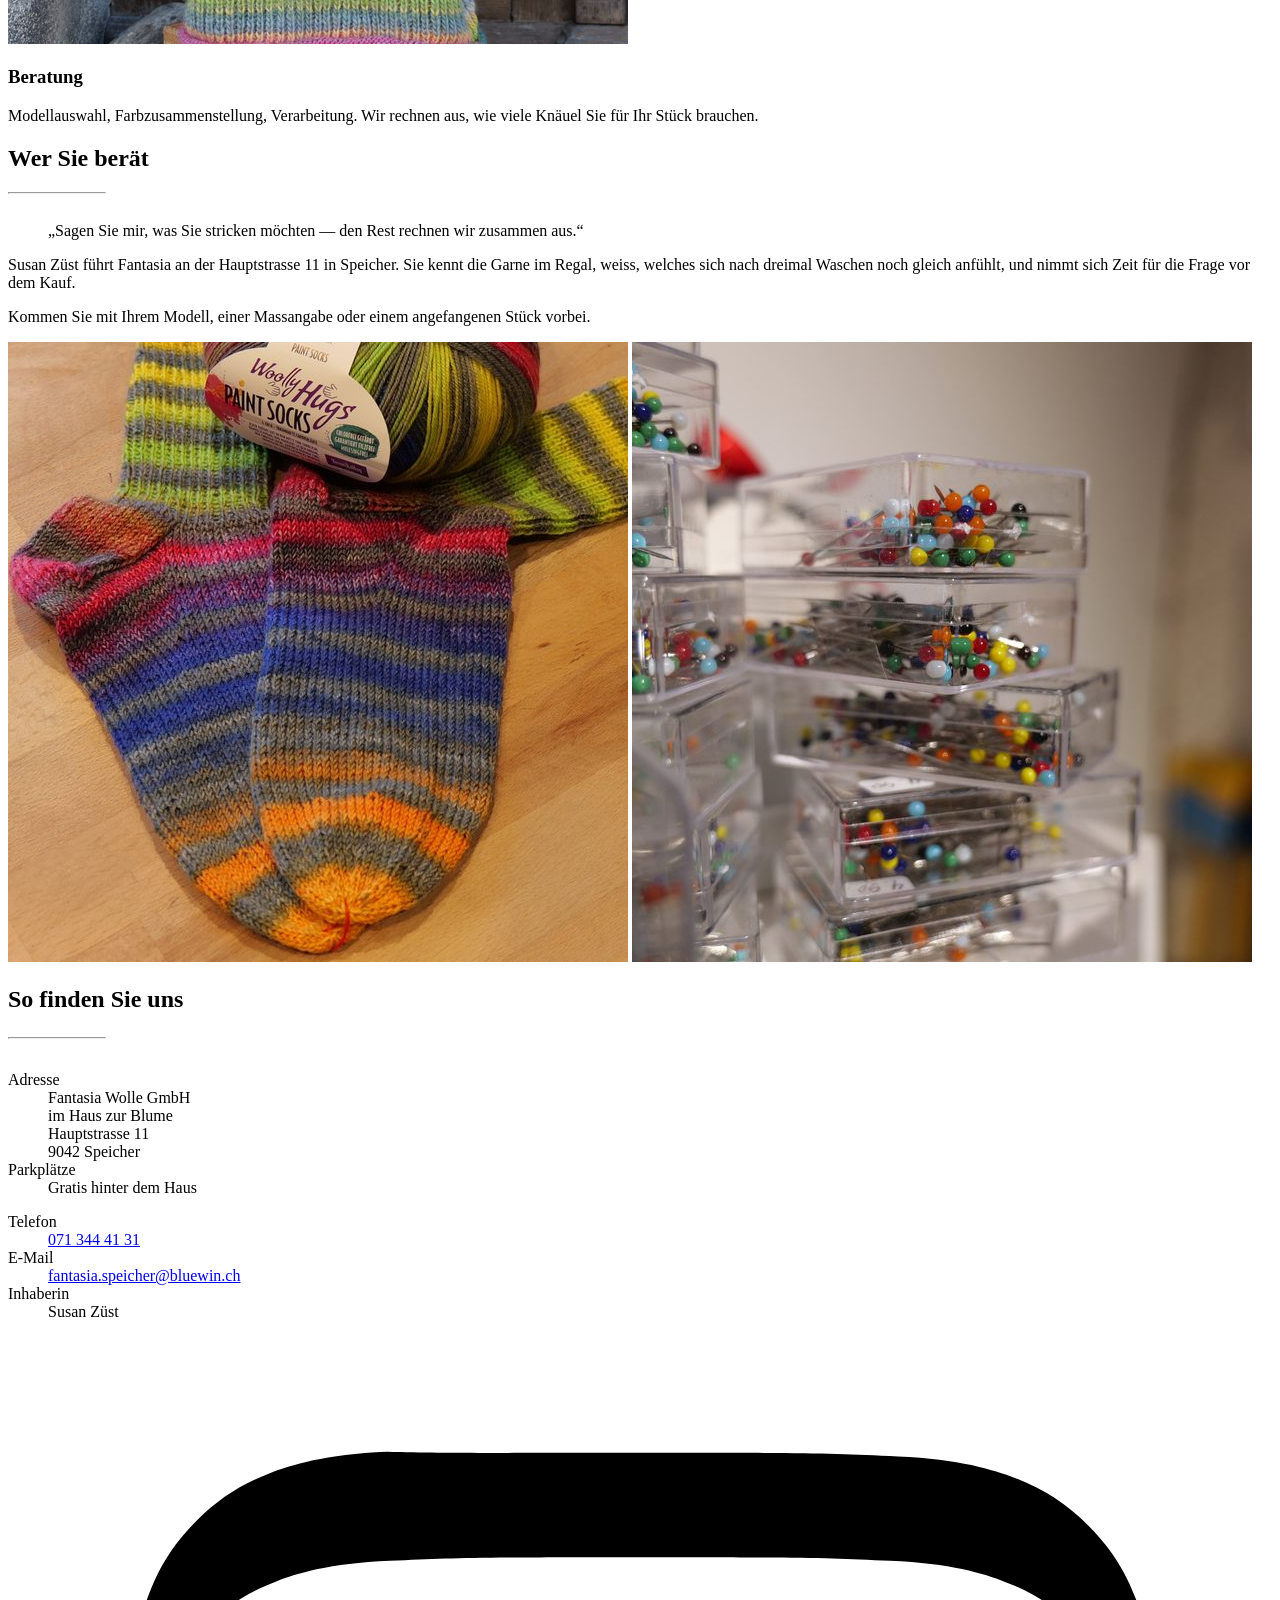
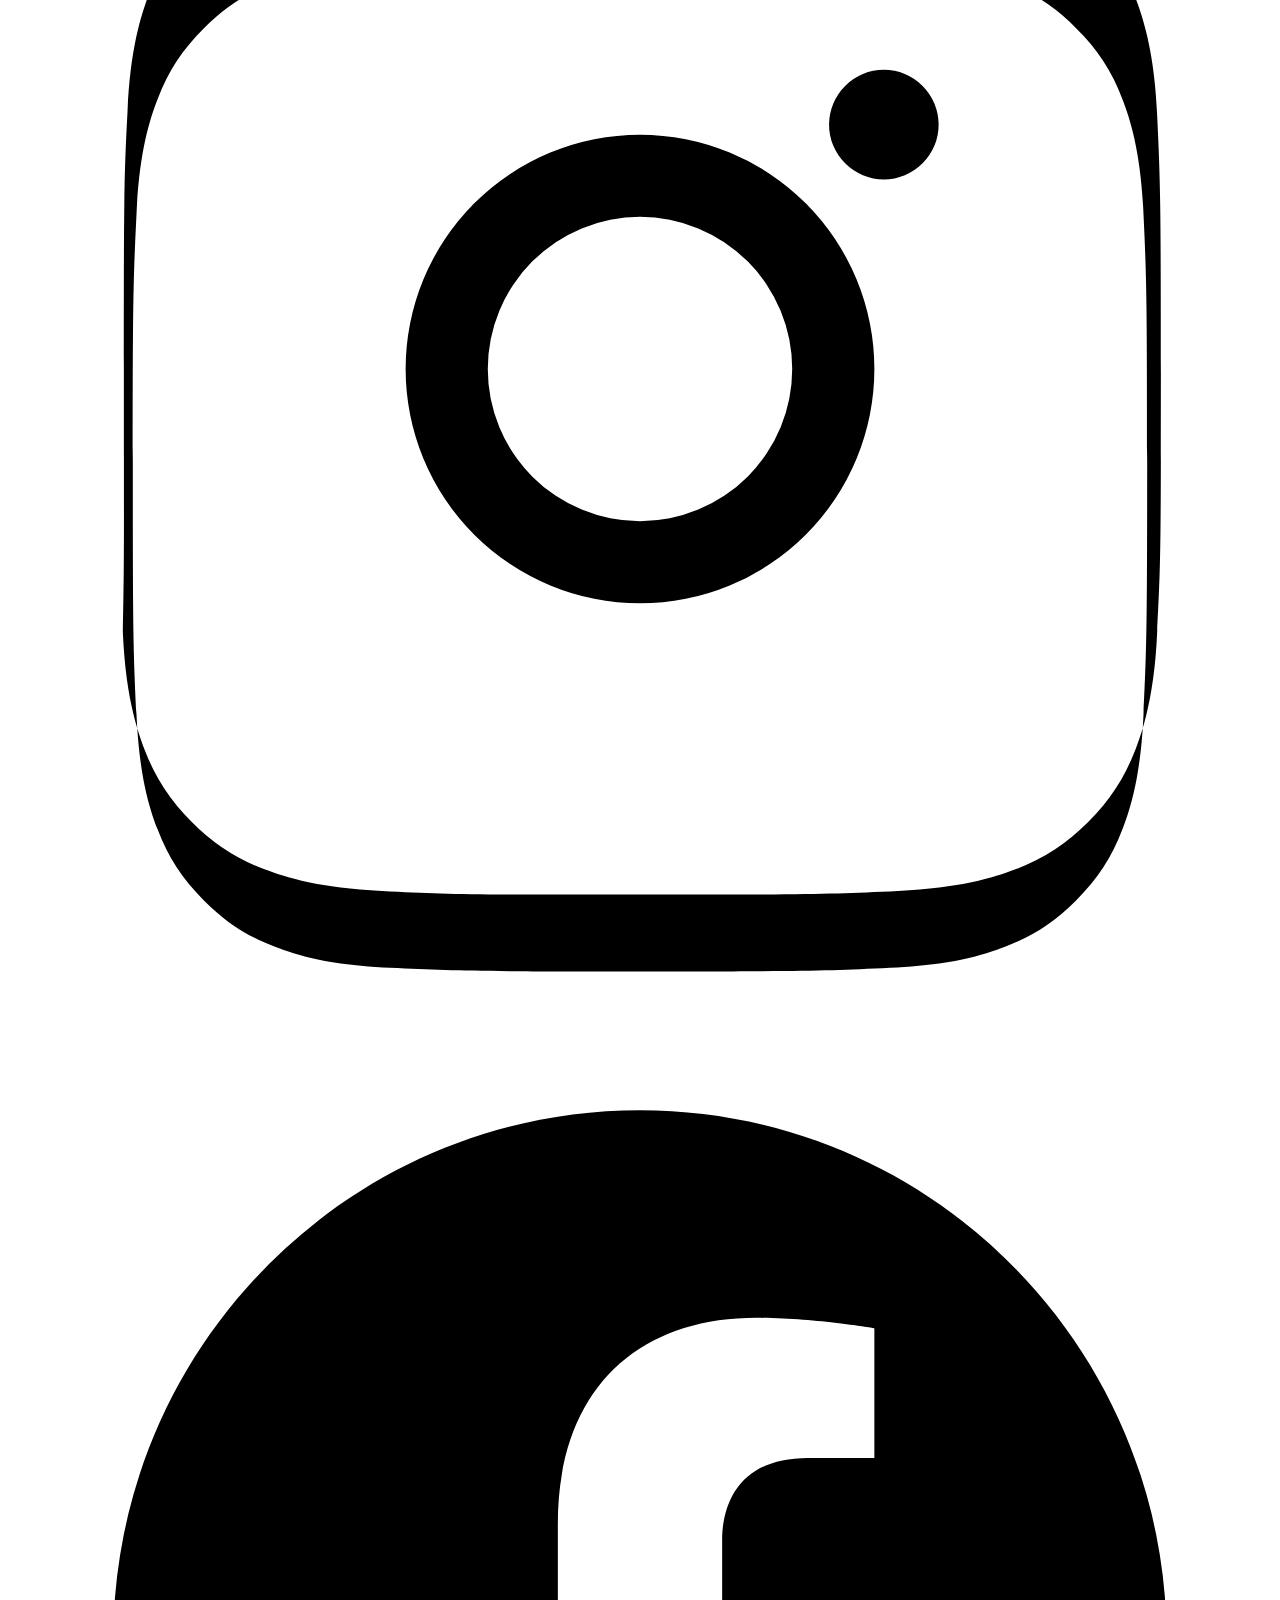
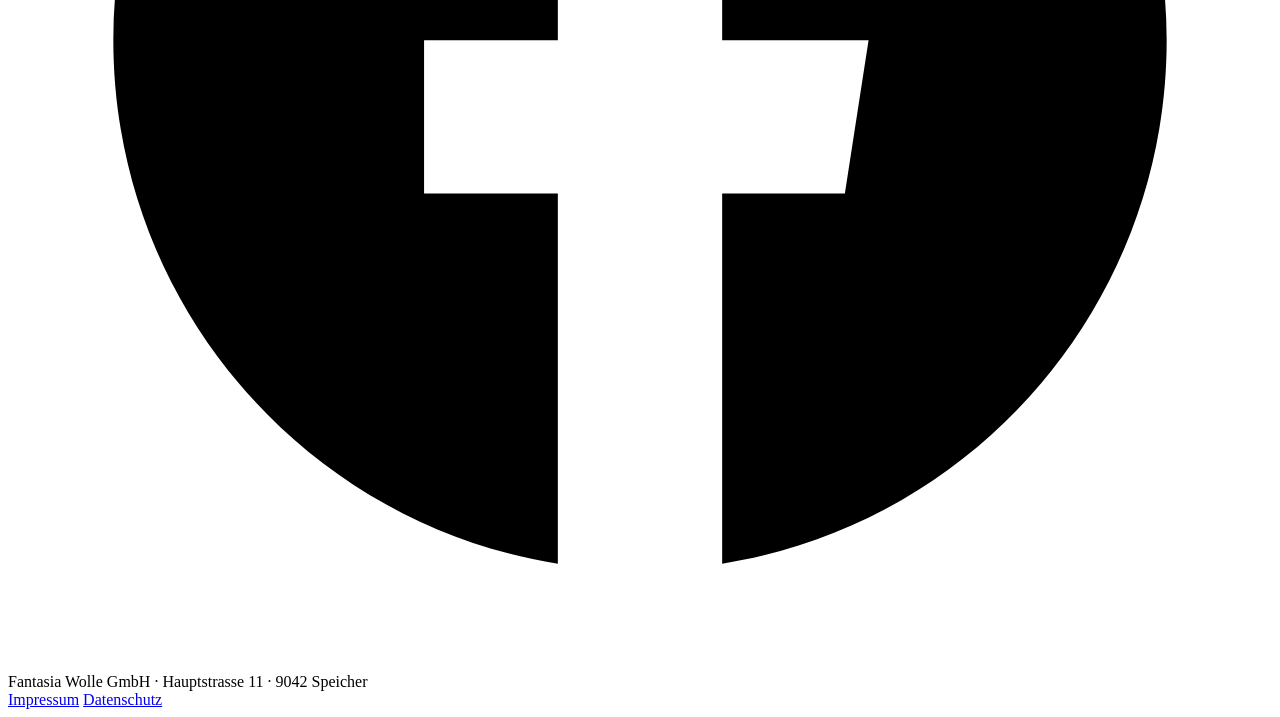
==== commit 57905af3: "Impressum und Datenschutzerklärung, Entwurf-Hinweis entfernt - impressum.html und datenschutz.html (" ====
--- a/public/index.html
+++ b/public/index.html
@@ -5,129 +5,20 @@
 <meta name="viewport" content="width=device-width, initial-scale=1, viewport-fit=cover">
 <title>Fantasia Wolle GmbH — Wolle, Mercerie und Geschenke, Speicher</title>
 <meta name="description" content="Fantasia, Hauptstrasse 11, Speicher: Wolle, Garne, Mercerie und Geschenke mit Beratung bei Modell, Farbe und Verarbeitung.">
-<!-- ENTWURF: Zeile vor der Veröffentlichung entfernen, sonst bleibt die Seite für Suchmaschinen gesperrt. -->
+<!-- noindex: entfernen (hier, in impressum.html, datenschutz.html und als X-Robots-Tag in vercel.json), sobald die endgültige Domain steht. -->
 <meta name="robots" content="noindex, nofollow">
 
 <!--
-  VOR DER VERÖFFENTLICHUNG VON FRAU ZÜST BESTÄTIGEN LASSEN (nicht aus dem Corporate Design belegt):
+  OFFENE PUNKTE (nicht aus dem Corporate Design belegt, von Frau Züst bestätigen lassen):
   1. Zitat im Abschnitt «Wer Sie berät» (steht in ihrem Namen)
   2. «Wir rechnen Ihnen den Materialbedarf aus, bevor Sie kaufen» (Hero und Beratung)
   3. «Nähfaden in über hundert Farben», «auch einzeln»
   4. «Fertig gestrickte Stirnbänder, Socken und Kleinigkeiten», «auf Wunsch verpackt»
-  5. Öffnungszeiten: Montag und Sonntag fehlen im Entwurf (geschlossen?)
-  6. Wechsel der Saison: am Olma-Beginn oder nach der Olma? (siehe Skript am Ende der Datei)
-  7. Zeile «im Haus zur Blume» in der Adresse
+  5. Wechsel der Saison: am Olma-Beginn oder nach der Olma? (siehe Skript am Ende der Datei)
+  Die Öffnungszeiten stimmen mit zur-blume.ch überein. Montag und Sonntag nennt auch diese Seite nicht.
 -->
 
-<style>
-  /* Schriften lokal ausgeliefert (Fraunces 600, Karla 400/500/700, Latin): keine Anfrage an Google. */
-  @font-face{font-family:"Fraunces";font-style:normal;font-weight:600;font-display:swap;src:url(assets/fonts/fraunces-600.woff2) format("woff2")}
-  @font-face{font-family:"Karla";font-style:normal;font-weight:400;font-display:swap;src:url(assets/fonts/karla-400.woff2) format("woff2")}
-  @font-face{font-family:"Karla";font-style:normal;font-weight:500;font-display:swap;src:url(assets/fonts/karla-500.woff2) format("woff2")}
-  @font-face{font-family:"Karla";font-style:normal;font-weight:700;font-display:swap;src:url(assets/fonts/karla-700.woff2) format("woff2")}
-
-  :root{
-    --magenta:#DE0262; --rosa:#FFB3D1; --schwarz:#000000; --weiss:#FFFFFF;
-    --tief:#6E0031; --rose:#FFF4F8;
-    --titel:"Fraunces",Georgia,"Times New Roman",serif;
-    --text:"Karla",Arial,Helvetica,sans-serif;
-    --max:64rem; color-scheme:light;
-  }
-
-  *{box-sizing:border-box}
-  html{-webkit-text-size-adjust:100%;scroll-behavior:smooth}
-  @media (prefers-reduced-motion:reduce){html{scroll-behavior:auto}}
-  [hidden]{display:none!important}
-  body{margin:0;background:var(--rose);color:var(--schwarz);font-family:var(--text);font-size:19px;line-height:1.7}
-  img{max-width:100%;display:block}
-  a{color:inherit}
-  h1,h2,h3{font-family:var(--titel);font-weight:600;line-height:1.15;margin:0}
-  p{margin:0 0 1rem} p:last-child{margin-bottom:0}
-  :focus-visible{outline:3px solid var(--magenta);outline-offset:3px}
-
-  .wrap{max-width:var(--max);margin:0 auto;padding:0 1.5rem}
-  .band{padding:4rem 0}
-  .band--schwarz{background:var(--schwarz);color:var(--weiss)}
-  .band--weiss{background:var(--weiss)}
-  .bogen{border:0;height:2px;background:var(--magenta);margin:0;border-radius:2px}
-
-  .foto{width:100%;height:auto;object-fit:cover}
-  .r-4-5{aspect-ratio:4/5} .r-1-1{aspect-ratio:1/1}
-
-  /* Kopf: Logo mindestens 150 px breit (Corporate Design), Freiraum rundum */
-  .kopf{background:var(--rose);padding:1.75rem 0 1.25rem}
-  .kopf .wrap{display:flex;flex-wrap:wrap;gap:1rem 2rem;align-items:center;justify-content:space-between}
-  .logo{display:block;line-height:0} .logo img{width:clamp(160px,16vw,176px);height:auto}
-  .kopf-tel{font-size:1.15rem;font-weight:500;text-decoration:none;text-align:right}
-  .kopf-tel span{display:block;font-size:.9rem;font-weight:500}
-
-  /* Hero */
-  .hero{padding:2rem 0 3.5rem}
-  .hero .wrap{display:grid;grid-template-columns:1.15fr .85fr;gap:3rem;align-items:center}
-  .hero h1{font-size:clamp(2.5rem,6vw,3.5rem);max-width:18ch;overflow-wrap:break-word}
-  .hero .lead{font-size:1.2rem;max-width:46ch;margin-top:1.5rem}
-  .hero .ort{margin-top:1.75rem;font-weight:500}
-  .aktionen{display:flex;flex-wrap:wrap;align-items:center;gap:1rem 2rem;margin-top:1.5rem}
-  /* Magenta nur einmal pro Fläche; Text Magenta auf Weiss, Hover Weiss auf Tiefmagenta */
-  .knopf{display:inline-flex;align-items:center;min-height:56px;background:var(--weiss);color:var(--magenta);border:2px solid var(--magenta);font-size:1.15rem;font-weight:700;text-decoration:none;padding:.7rem 1.75rem}
-  .knopf:hover{background:var(--tief);border-color:var(--tief);color:var(--weiss)}
-  .textlink{font-weight:500;text-underline-offset:.25em}
-
-  h2{font-size:clamp(1.6rem,4vw,2.1rem);margin-bottom:.5rem}
-  .unter{margin-bottom:2rem;max-width:58ch}
-
-  /* Öffnungszeiten: Winter- und Sommerzeiten nebeneinander, die geltende Saison ist rosa hinterlegt (Skript am Ende) */
-  .zeiten{display:grid;grid-template-columns:1fr 1fr;gap:1.5rem;margin-top:1.5rem}
-  .zeit{border:1px solid var(--schwarz);padding:1.5rem 1.75rem}
-  .zeit--aktiv{background:var(--rosa);border-color:var(--rosa)}
-  .zeit-kopf{display:flex;flex-wrap:wrap;align-items:center;justify-content:space-between;gap:.35rem 1rem}
-  .zeit h3{font-size:1.3rem}
-  .zeit .jetzt{font-size:.9rem;font-weight:700;line-height:1.4;background:var(--schwarz);color:var(--weiss);padding:.15rem .75rem;border-radius:999px}
-  .zeit .zeitraum{margin:.25rem 0 1.1rem;font-size:.95rem;font-weight:500}
-  .tage{list-style:none;margin:0;padding:0}
-  .tage li{display:grid;grid-template-columns:5.5rem 1fr;gap:0 1rem;padding:.2rem 0;line-height:1.5}
-  .tage .tag{font-weight:500}
-  .von-bis{white-space:nowrap}
-
-  /* Sortiment */
-  .sortiment{display:grid;grid-template-columns:1fr 1fr;gap:2.5rem 2rem;margin-top:2.5rem}
-  .posten h3{font-size:1.3rem;margin:1.1rem 0 .35rem}
-  .posten p{margin:0;max-width:40ch}
-
-  /* Person */
-  .person{max-width:40rem}
-  .person blockquote{margin:0 0 1.5rem;font-family:var(--titel);font-weight:600;font-size:clamp(1.35rem,3.2vw,1.7rem);line-height:1.3}
-  .person p{max-width:62ch}
-
-  /* Bildpaar */
-  .paar{display:grid;grid-template-columns:1fr 1fr;gap:0}
-
-  /* Kontakt: nur Weiss auf Schwarz */
-  .kontakt{display:grid;grid-template-columns:1fr 1fr;gap:2.5rem}
-  .kontakt h2{color:var(--weiss)} .kontakt a{color:var(--weiss)}
-  .kontakt dl{margin:0}
-  .kontakt dt{font-size:.95rem;font-weight:500;margin-top:1.25rem}
-  .kontakt dt:first-child{margin-top:0}
-  .kontakt dd{margin:.15rem 0 0;font-size:1.15rem}
-
-  .fuss{background:var(--schwarz);color:var(--weiss);font-size:.9rem;padding:2.25rem 0 2.5rem}
-  .fuss .wrap{display:flex;flex-wrap:wrap;gap:1.5rem 2rem;align-items:center;justify-content:space-between}
-  .fuss-text{display:flex;flex-direction:column;text-align:right}
-  .sozial{display:flex;gap:.5rem}
-  .sozial a{display:flex;align-items:center;justify-content:center;width:48px;height:48px;border-radius:50%;color:var(--weiss)}
-  .sozial a:hover{background:var(--tief)}
-  .sozial a:focus-visible{outline-color:var(--weiss)}
-  .sozial svg{width:28px;height:28px;fill:currentColor}
-
-  @media (max-width:760px){
-    body{font-size:18px}
-    .band{padding:3rem 0} .hero{padding:1.5rem 0 2.5rem}
-    .hero .wrap,.zeiten,.sortiment,.kontakt{grid-template-columns:1fr;gap:2rem}
-    .kopf .wrap{justify-content:flex-start} .kopf-tel{text-align:left}
-    .hero .foto{aspect-ratio:1/1}
-    .fuss-text{text-align:left}
-  }
-</style>
+<link rel="stylesheet" href="/assets/site.css">
 </head>
 <body>
 
@@ -275,7 +166,10 @@
     </div>
     <div class="fuss-text">
       <span>Fantasia Wolle GmbH · Hauptstrasse 11 · 9042 Speicher</span>
-      <span>Entwurf, nicht abgestimmt · Alperna GmbH</span>
+      <nav class="rechtliches" aria-label="Rechtliches">
+        <a href="/impressum">Impressum</a>
+        <a href="/datenschutz">Datenschutz</a>
+      </nav>
     </div>
   </div>
 </footer>
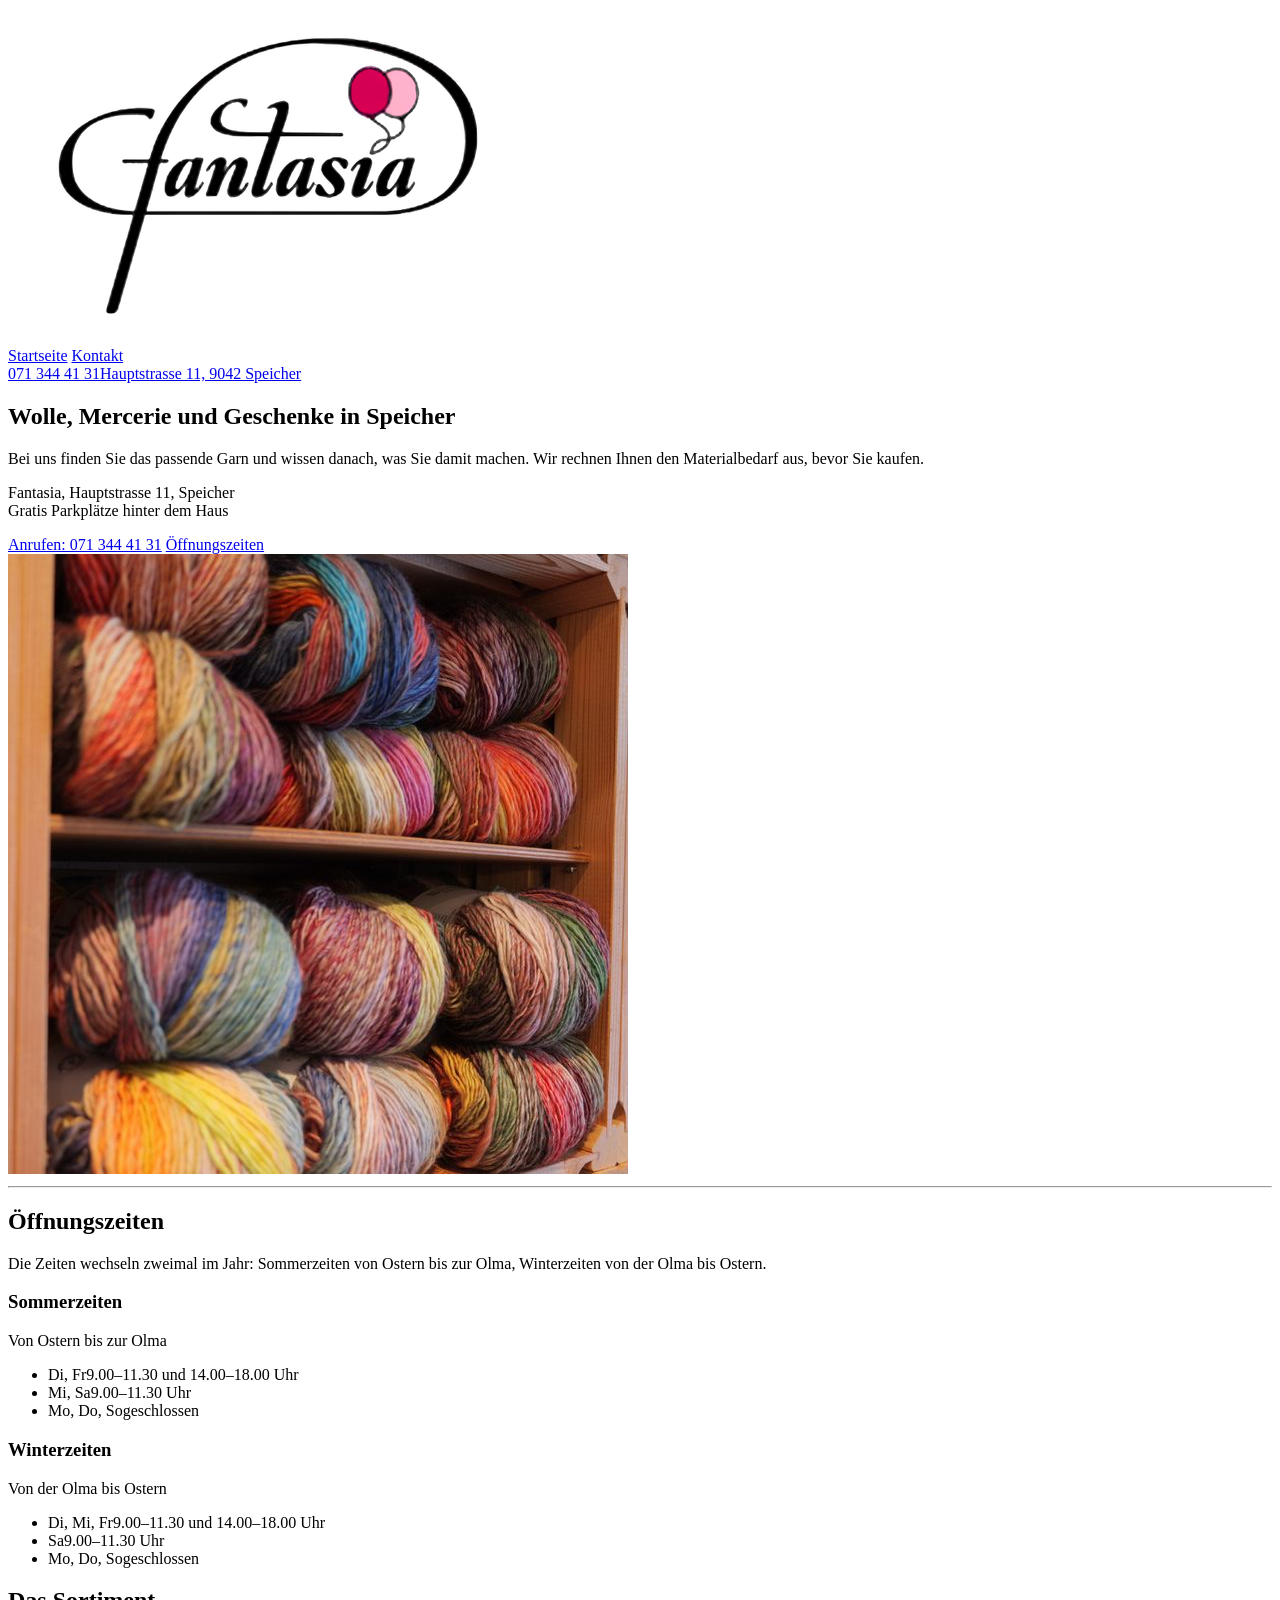
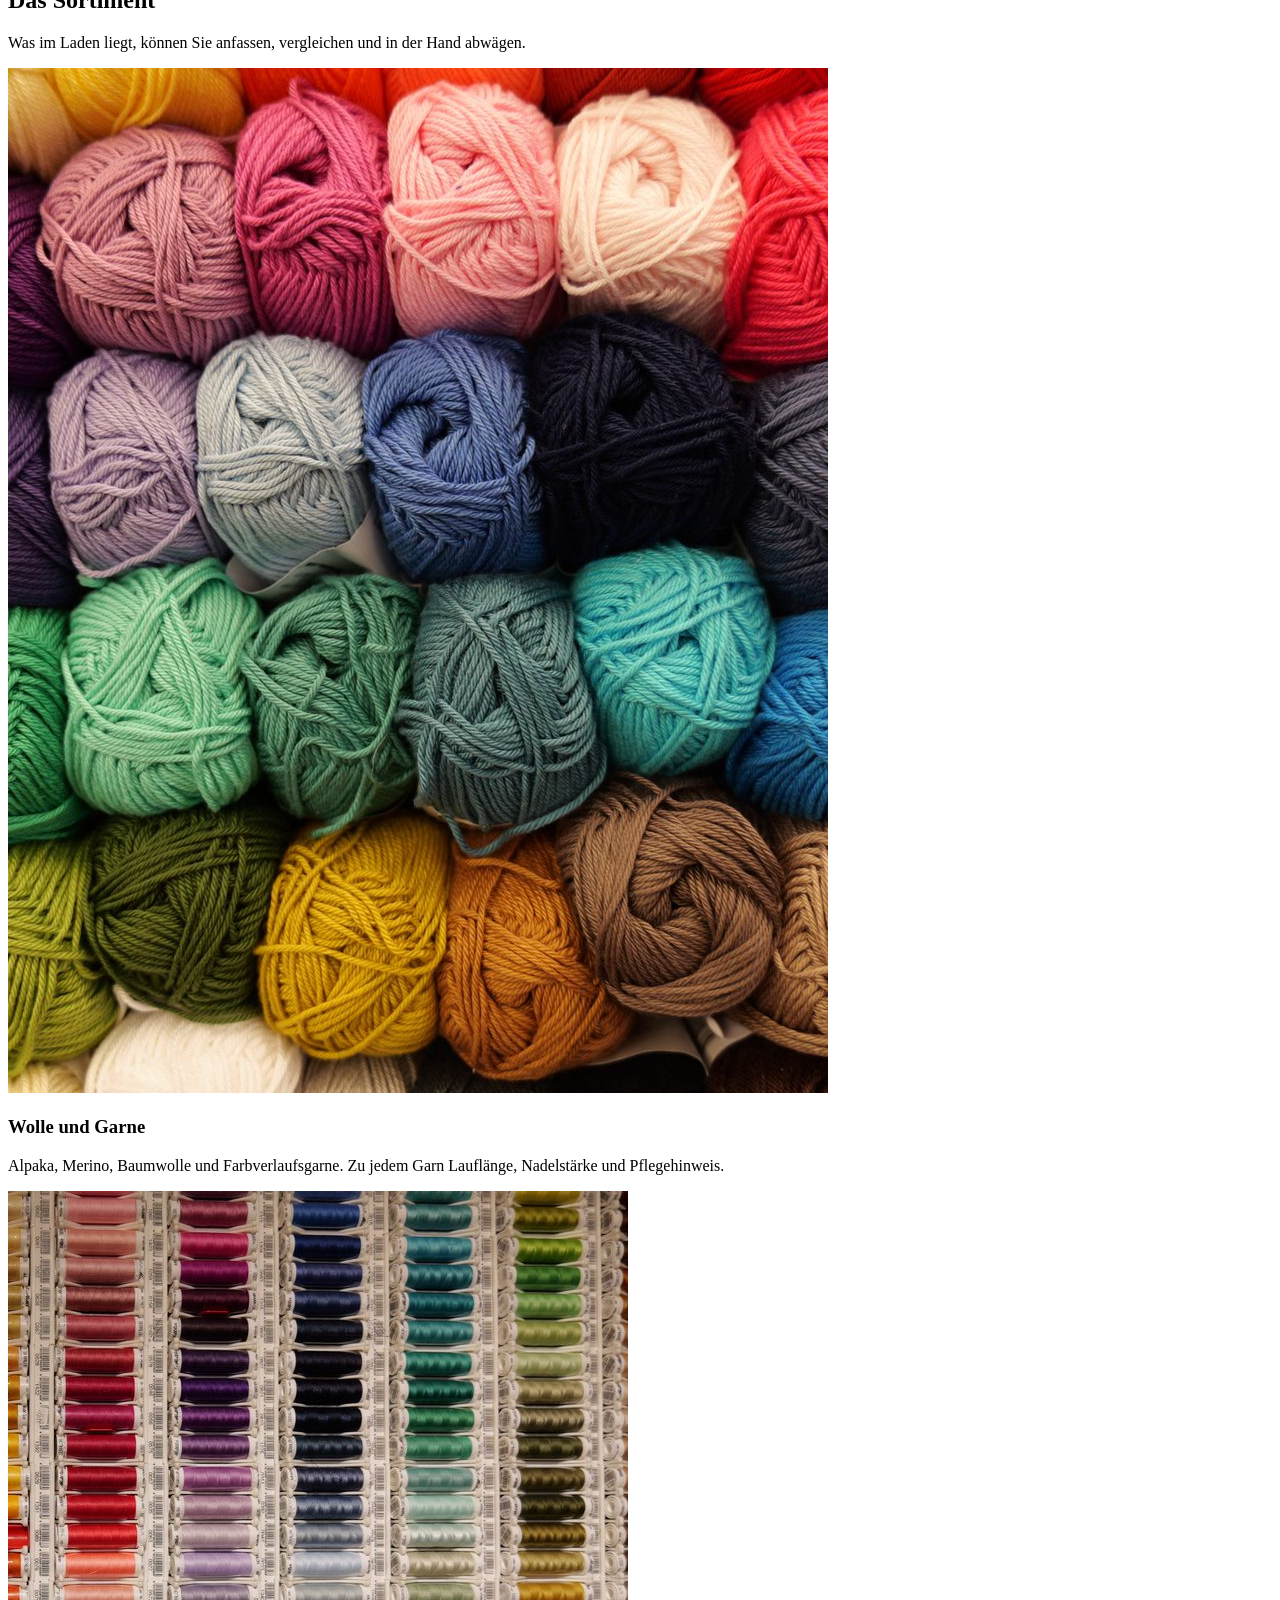
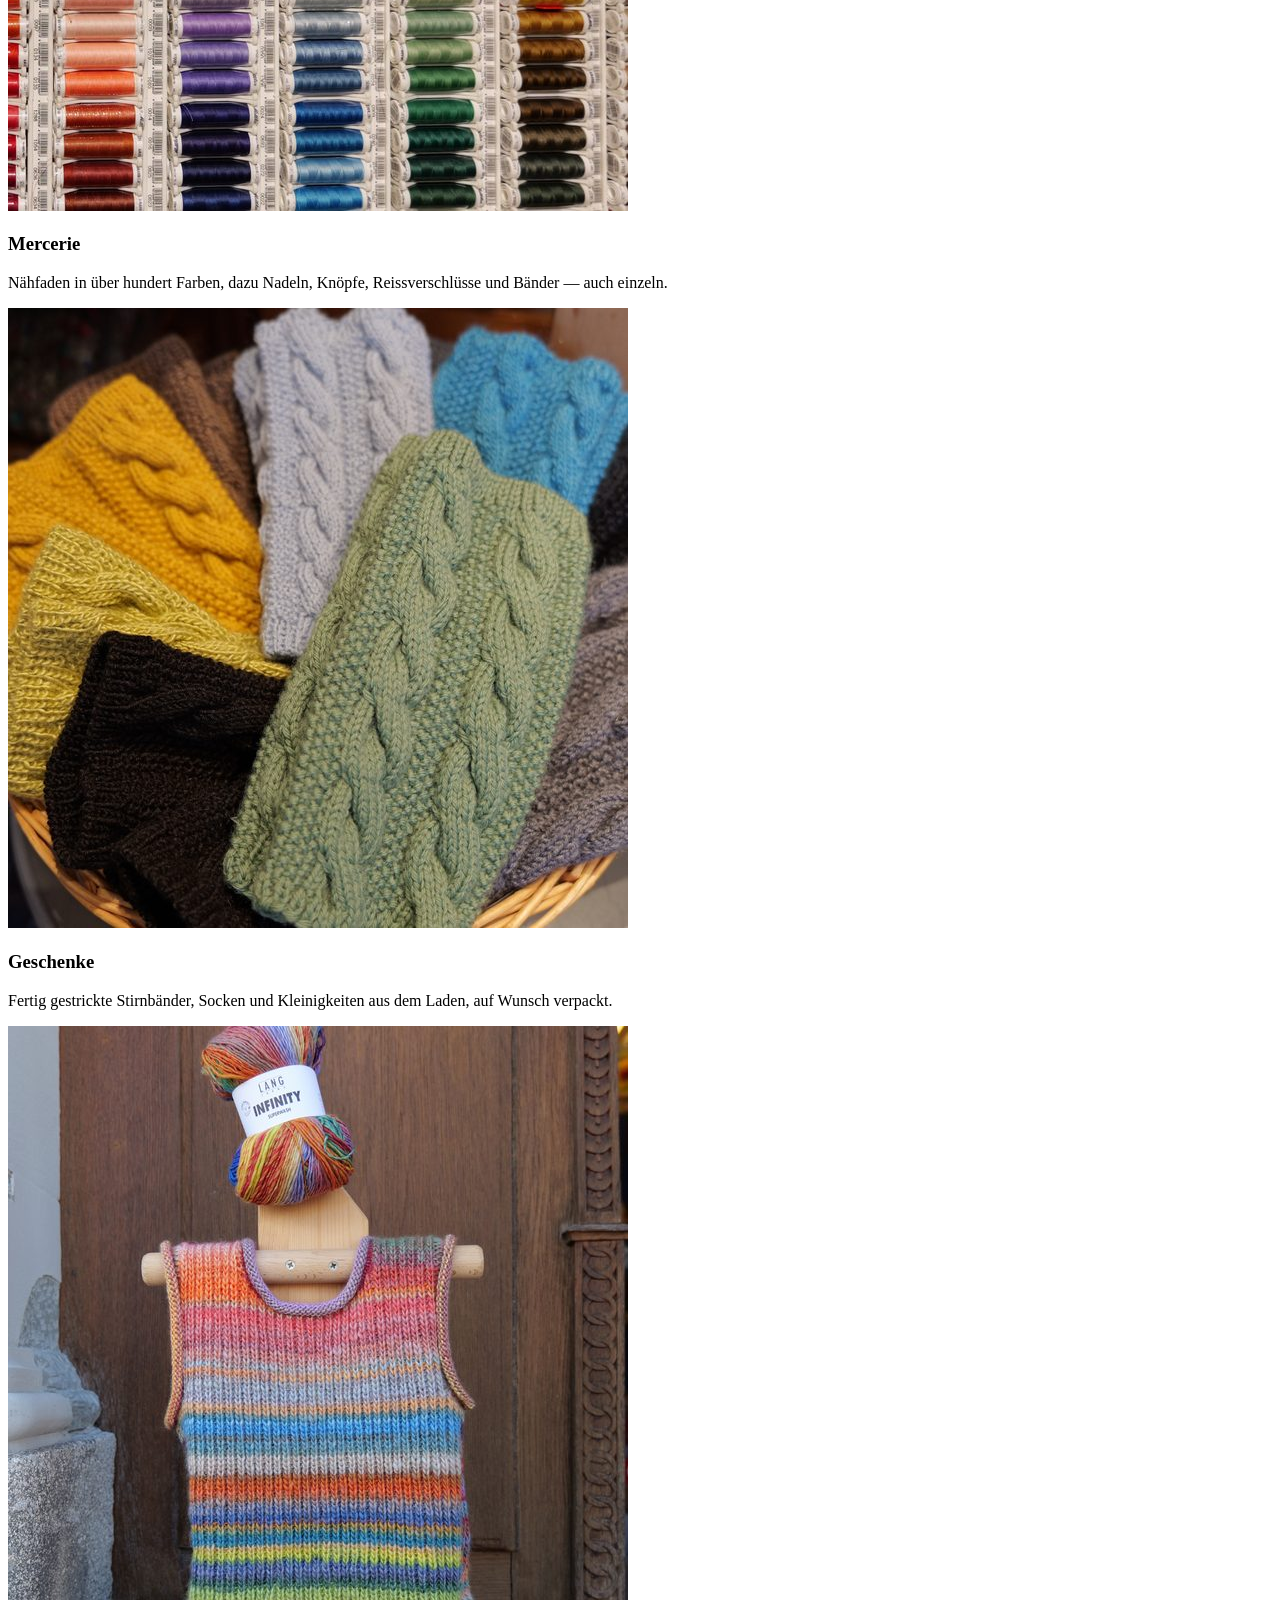
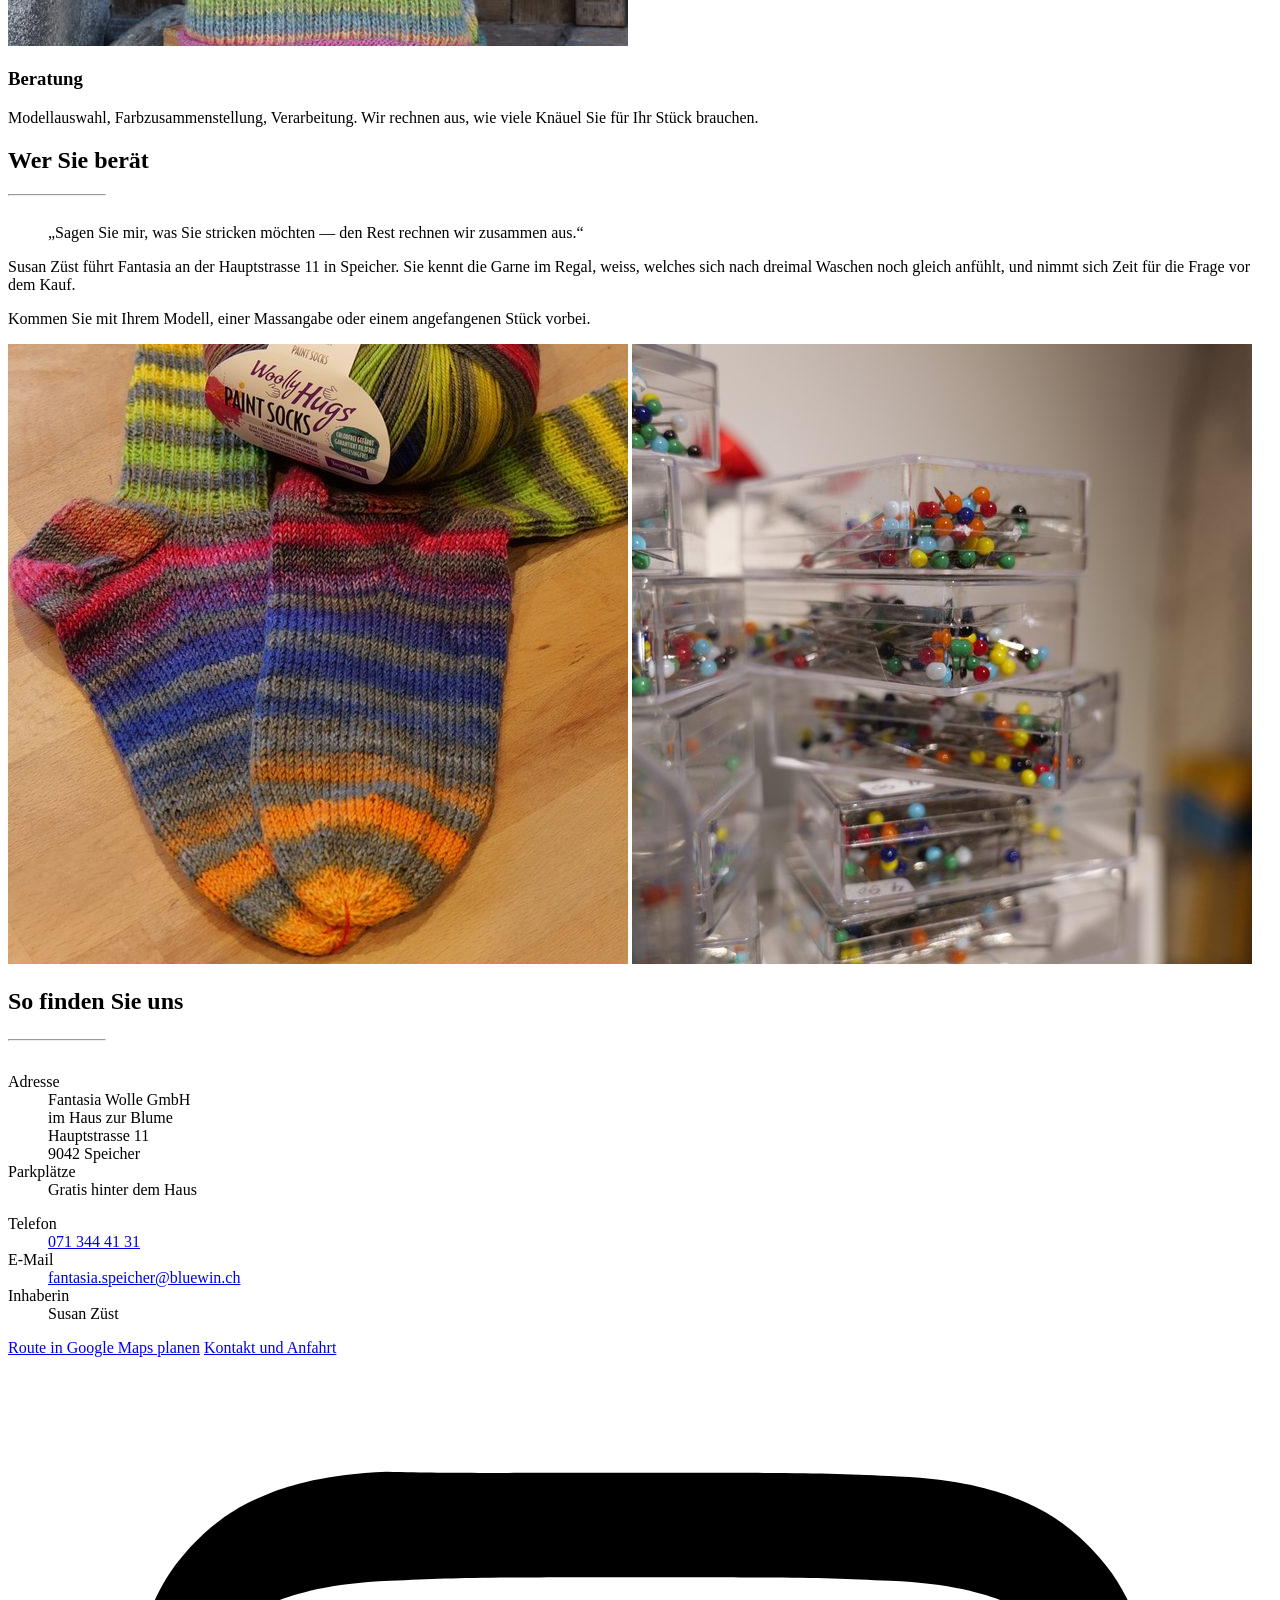
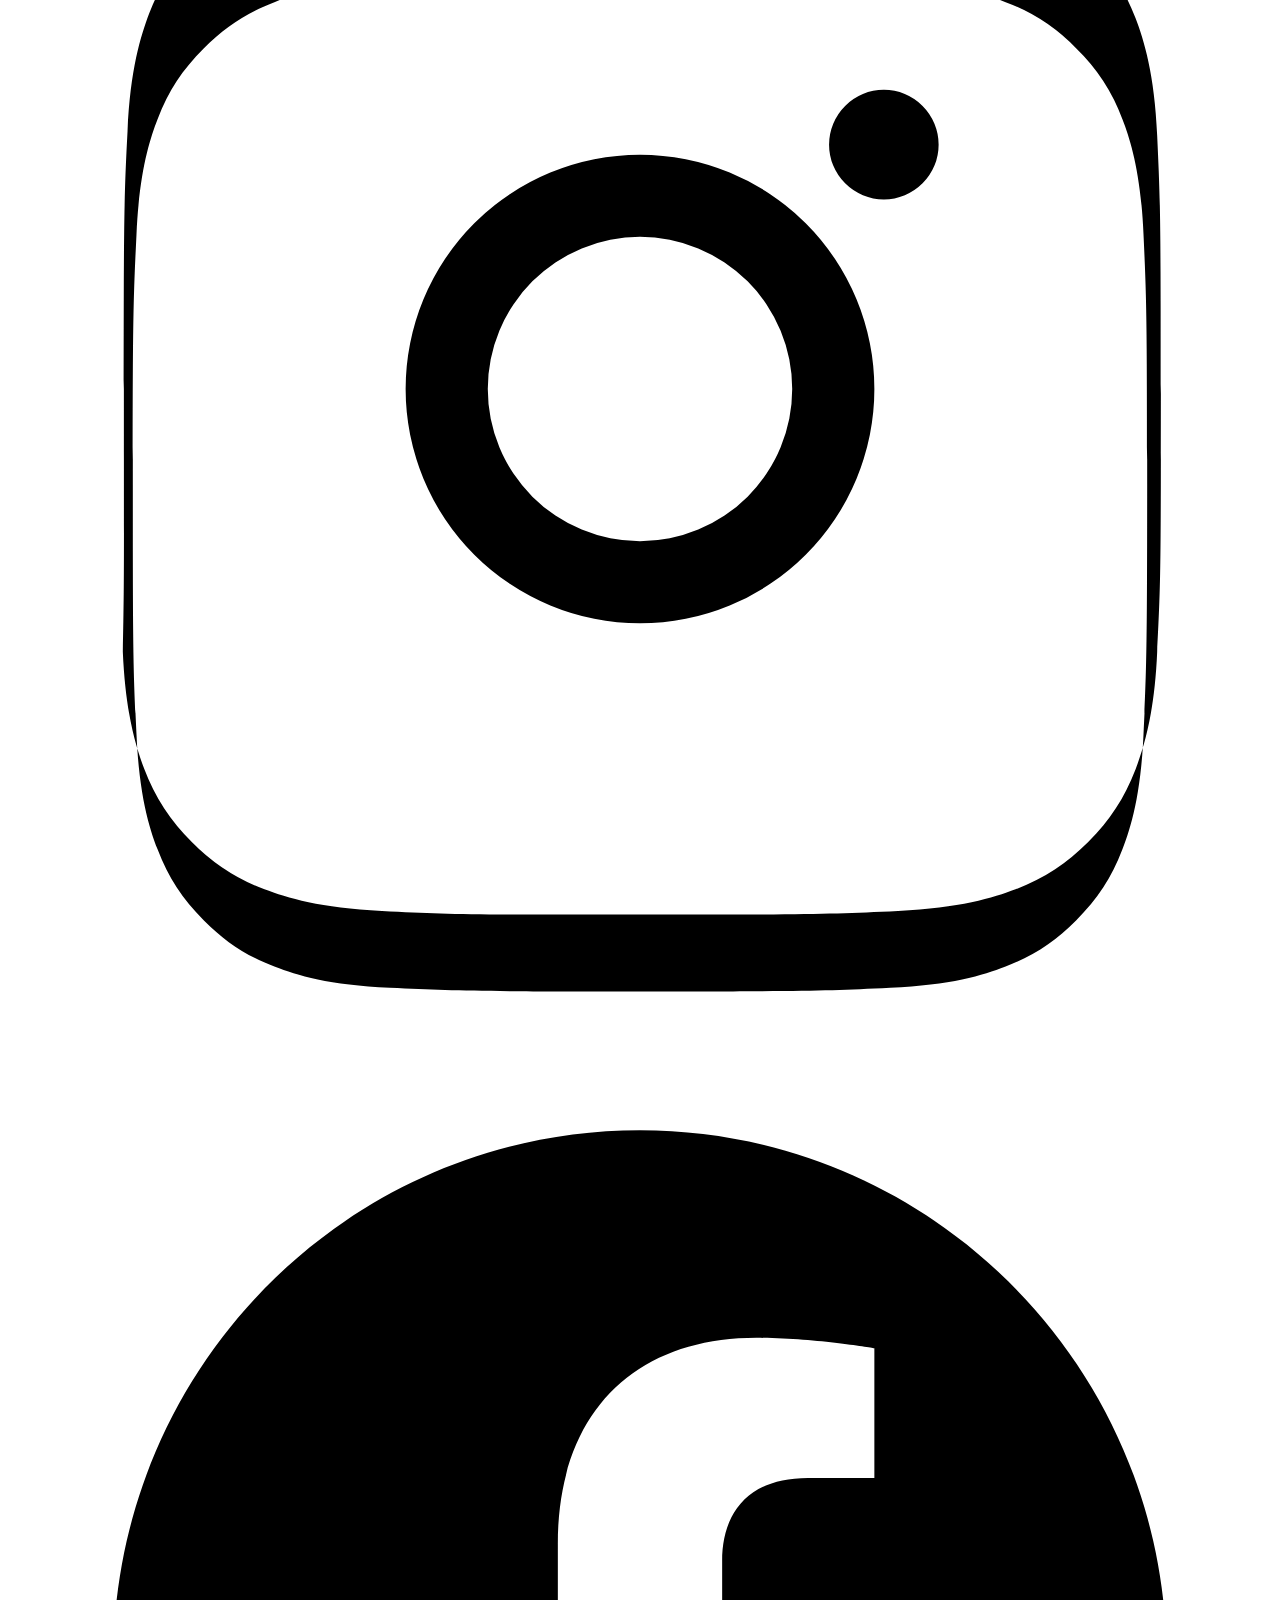
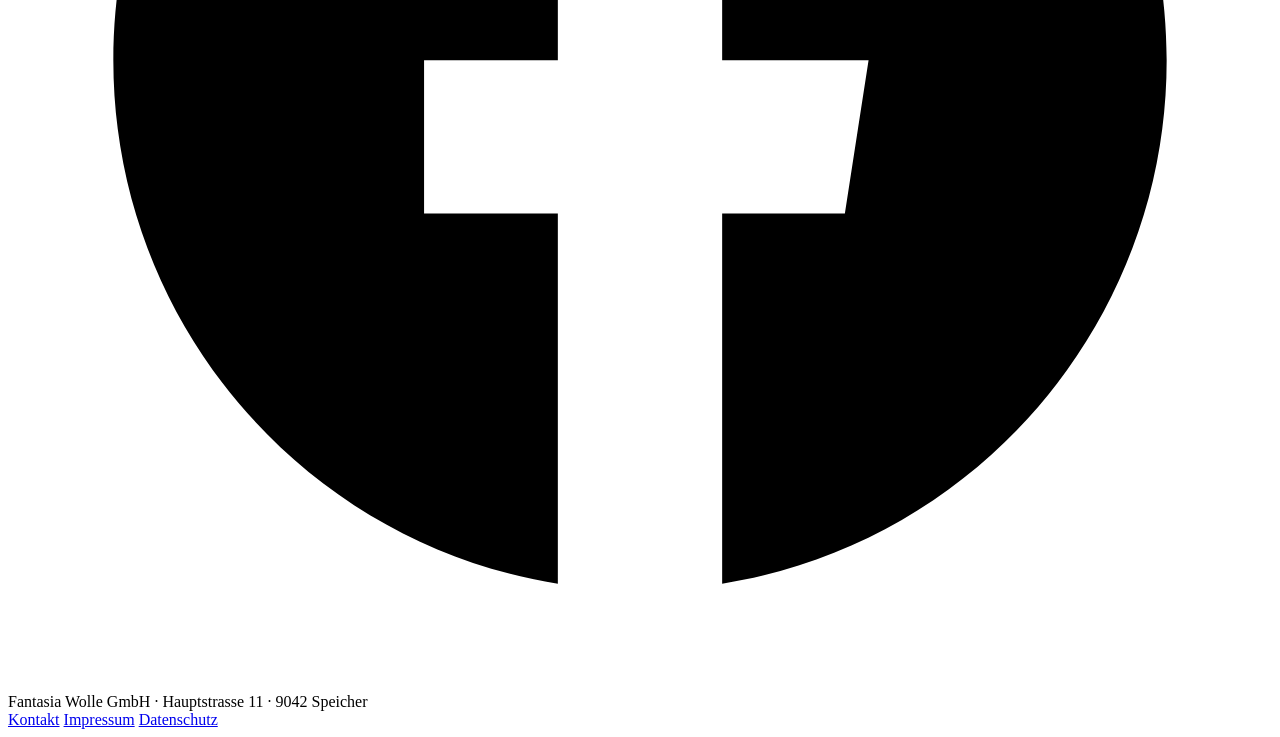
==== commit 1e1f21fb: "Kontaktseite mit Google-Maps-Links, Navigation, Layout für alle Geräte - kontakt.html (/kontakt): Ad" ====
--- a/public/index.html
+++ b/public/index.html
@@ -5,8 +5,9 @@
 <meta name="viewport" content="width=device-width, initial-scale=1, viewport-fit=cover">
 <title>Fantasia Wolle GmbH — Wolle, Mercerie und Geschenke, Speicher</title>
 <meta name="description" content="Fantasia, Hauptstrasse 11, Speicher: Wolle, Garne, Mercerie und Geschenke mit Beratung bei Modell, Farbe und Verarbeitung.">
-<!-- noindex: entfernen (hier, in impressum.html, datenschutz.html und als X-Robots-Tag in vercel.json), sobald die endgültige Domain steht. -->
+<!-- noindex: entfernen (hier, in kontakt.html, impressum.html, datenschutz.html und als X-Robots-Tag in vercel.json), wenn die Seite in Suchmaschinen erscheinen soll. -->
 <meta name="robots" content="noindex, nofollow">
+<meta name="theme-color" content="#FFF4F8">
 
 <!--
   OFFENE PUNKTE (nicht aus dem Corporate Design belegt, von Frau Züst bestätigen lassen):
@@ -15,7 +16,7 @@
   3. «Nähfaden in über hundert Farben», «auch einzeln»
   4. «Fertig gestrickte Stirnbänder, Socken und Kleinigkeiten», «auf Wunsch verpackt»
   5. Wechsel der Saison: am Olma-Beginn oder nach der Olma? (siehe Skript am Ende der Datei)
-  Die Öffnungszeiten stimmen mit zur-blume.ch überein. Montag und Sonntag nennt auch diese Seite nicht.
+  Die Öffnungszeiten stimmen mit zur-blume.ch und dem Google-Profil überein (dort sind Montag und Sonntag geschlossen).
 -->
 
 <link rel="stylesheet" href="/assets/site.css">
@@ -24,10 +25,16 @@
 
 <header class="kopf">
   <div class="wrap">
-    <a class="logo" href="#" aria-label="Fantasia Wolle GmbH, Seitenanfang">
-      <img src="assets/img/logo.png" alt="Fantasia" width="520" height="335">
+    <a class="logo" href="/" aria-label="Fantasia Wolle GmbH, zur Startseite">
+      <img src="/assets/img/logo.png" alt="Fantasia" width="520" height="335">
     </a>
-    <a class="kopf-tel" href="tel:+41713444131">071 344 41 31<span>Hauptstrasse 11, 9042 Speicher</span></a>
+    <div class="kopf-rechts">
+      <nav class="hauptnav" aria-label="Hauptnavigation">
+        <a href="/" aria-current="page">Startseite</a>
+        <a href="/kontakt">Kontakt</a>
+      </nav>
+      <a class="kopf-tel" href="tel:+41713444131">071 344 41 31<span>Hauptstrasse 11, 9042 Speicher</span></a>
+    </div>
   </div>
 </header>
 
@@ -63,7 +70,7 @@
         <ul class="tage">
           <li><span class="tag">Di, Fr</span><span><span class="von-bis">9.00–11.30</span> und <span class="von-bis">14.00–18.00</span> Uhr</span></li>
           <li><span class="tag">Mi, Sa</span><span><span class="von-bis">9.00–11.30</span> Uhr</span></li>
-          <li><span class="tag">Do</span><span>geschlossen</span></li>
+          <li><span class="tag">Mo, Do, So</span><span>geschlossen</span></li>
         </ul>
       </article>
       <article class="zeit" data-saison="winter">
@@ -75,7 +82,7 @@
         <ul class="tage">
           <li><span class="tag">Di, Mi, Fr</span><span><span class="von-bis">9.00–11.30</span> und <span class="von-bis">14.00–18.00</span> Uhr</span></li>
           <li><span class="tag">Sa</span><span><span class="von-bis">9.00–11.30</span> Uhr</span></li>
-          <li><span class="tag">Do</span><span>geschlossen</span></li>
+          <li><span class="tag">Mo, Do, So</span><span>geschlossen</span></li>
         </ul>
       </article>
     </div>
@@ -125,9 +132,11 @@
   </div>
 </section>
 
+<div class="paar-rahmen">
 <div class="paar">
   <img class="foto r-1-1" src="assets/img/socken.jpg" alt="Gestrickte Socken aus Farbverlaufsgarn mit dem Knäuel daneben" width="620" height="620" loading="lazy">
   <img class="foto r-1-1" src="assets/img/stecknadeln.jpg" alt="Stecknadeln mit farbigen Köpfen in Schachteln" width="620" height="620" loading="lazy">
+</div>
 </div>
 
 <section class="band band--schwarz" id="kontakt" aria-labelledby="h-kontakt">
@@ -150,6 +159,10 @@
         <dd>Susan Züst</dd>
       </dl>
     </div>
+    <div class="aktionen">
+      <a class="knopf knopf--hell" href="https://www.google.com/maps/dir/?api=1&amp;destination=Fantasia+Wolle+GmbH%2C+Hauptstrasse+11%2C+9042+Speicher" target="_blank" rel="noopener">Route in Google Maps planen</a>
+      <a class="textlink" href="/kontakt">Kontakt und Anfahrt</a>
+    </div>
   </div>
 </section>
 </main>
@@ -166,7 +179,8 @@
     </div>
     <div class="fuss-text">
       <span>Fantasia Wolle GmbH · Hauptstrasse 11 · 9042 Speicher</span>
-      <nav class="rechtliches" aria-label="Rechtliches">
+      <nav class="rechtliches" aria-label="Weitere Seiten">
+        <a href="/kontakt">Kontakt</a>
         <a href="/impressum">Impressum</a>
         <a href="/datenschutz">Datenschutz</a>
       </nav>
@@ -174,41 +188,7 @@
   </div>
 </footer>
 
-<script>
-  /*
-    Saison automatisch markieren (Zeit: Europe/Zurich).
-    Sommerzeiten: Ostersonntag bis Olma-Beginn. Winterzeiten: Olma-Beginn bis Ostersonntag.
-    Olma-Beginn = zweiter Donnerstag im Oktober (2026: 8. Oktober, bestätigt auf olma.ch;
-    für andere Jahre abgeleitet, jährlich gegenprüfen). Ohne Skript bleibt keine Saison markiert,
-    der Text darüber erklärt den Wechsel trotzdem.
-    Falls Frau Züst erst nach der Olma (18. Oktober 2026) umstellt: in olma() Tage addieren.
-  */
-  (function () {
-    try {
-      var t = new Intl.DateTimeFormat('en-CA', { timeZone: 'Europe/Zurich', year: 'numeric', month: '2-digit', day: '2-digit' }).format(new Date()).split('-');
-      var jahr = +t[0], heute = jahr * 10000 + (+t[1]) * 100 + (+t[2]);
-      var num = function (d) { return d.getFullYear() * 10000 + (d.getMonth() + 1) * 100 + d.getDate(); };
-      var ostern = function (y) {
-        var a = y % 19, b = Math.floor(y / 100), c = y % 100, d = Math.floor(b / 4), e = b % 4,
-            f = Math.floor((b + 8) / 25), g = Math.floor((b - f + 1) / 3), h = (19 * a + b - d - g + 15) % 30,
-            i = Math.floor(c / 4), k = c % 4, l = (32 + 2 * e + 2 * i - h - k) % 7,
-            m = Math.floor((a + 11 * h + 22 * l) / 451), n = h + l - 7 * m + 114;
-        return new Date(y, Math.floor(n / 31) - 1, (n % 31) + 1);
-      };
-      var olma = function (y) {
-        var ersterDonnerstag = 1 + (4 - new Date(y, 9, 1).getDay() + 7) % 7;
-        return new Date(y, 9, ersterDonnerstag + 7);
-      };
-      var sommer = heute >= num(ostern(jahr)) && heute < num(olma(jahr));
-      var karte = document.querySelector('[data-saison="' + (sommer ? 'sommer' : 'winter') + '"]');
-      if (!karte) return;
-      karte.classList.add('zeit--aktiv');
-      karte.setAttribute('aria-current', 'true');
-      var marke = karte.querySelector('.jetzt');
-      if (marke) marke.hidden = false;
-    } catch (e) { /* ohne Markierung weiter */ }
-  })();
-</script>
+<script src="/assets/saison.js" defer></script>
 
 </body>
 </html>
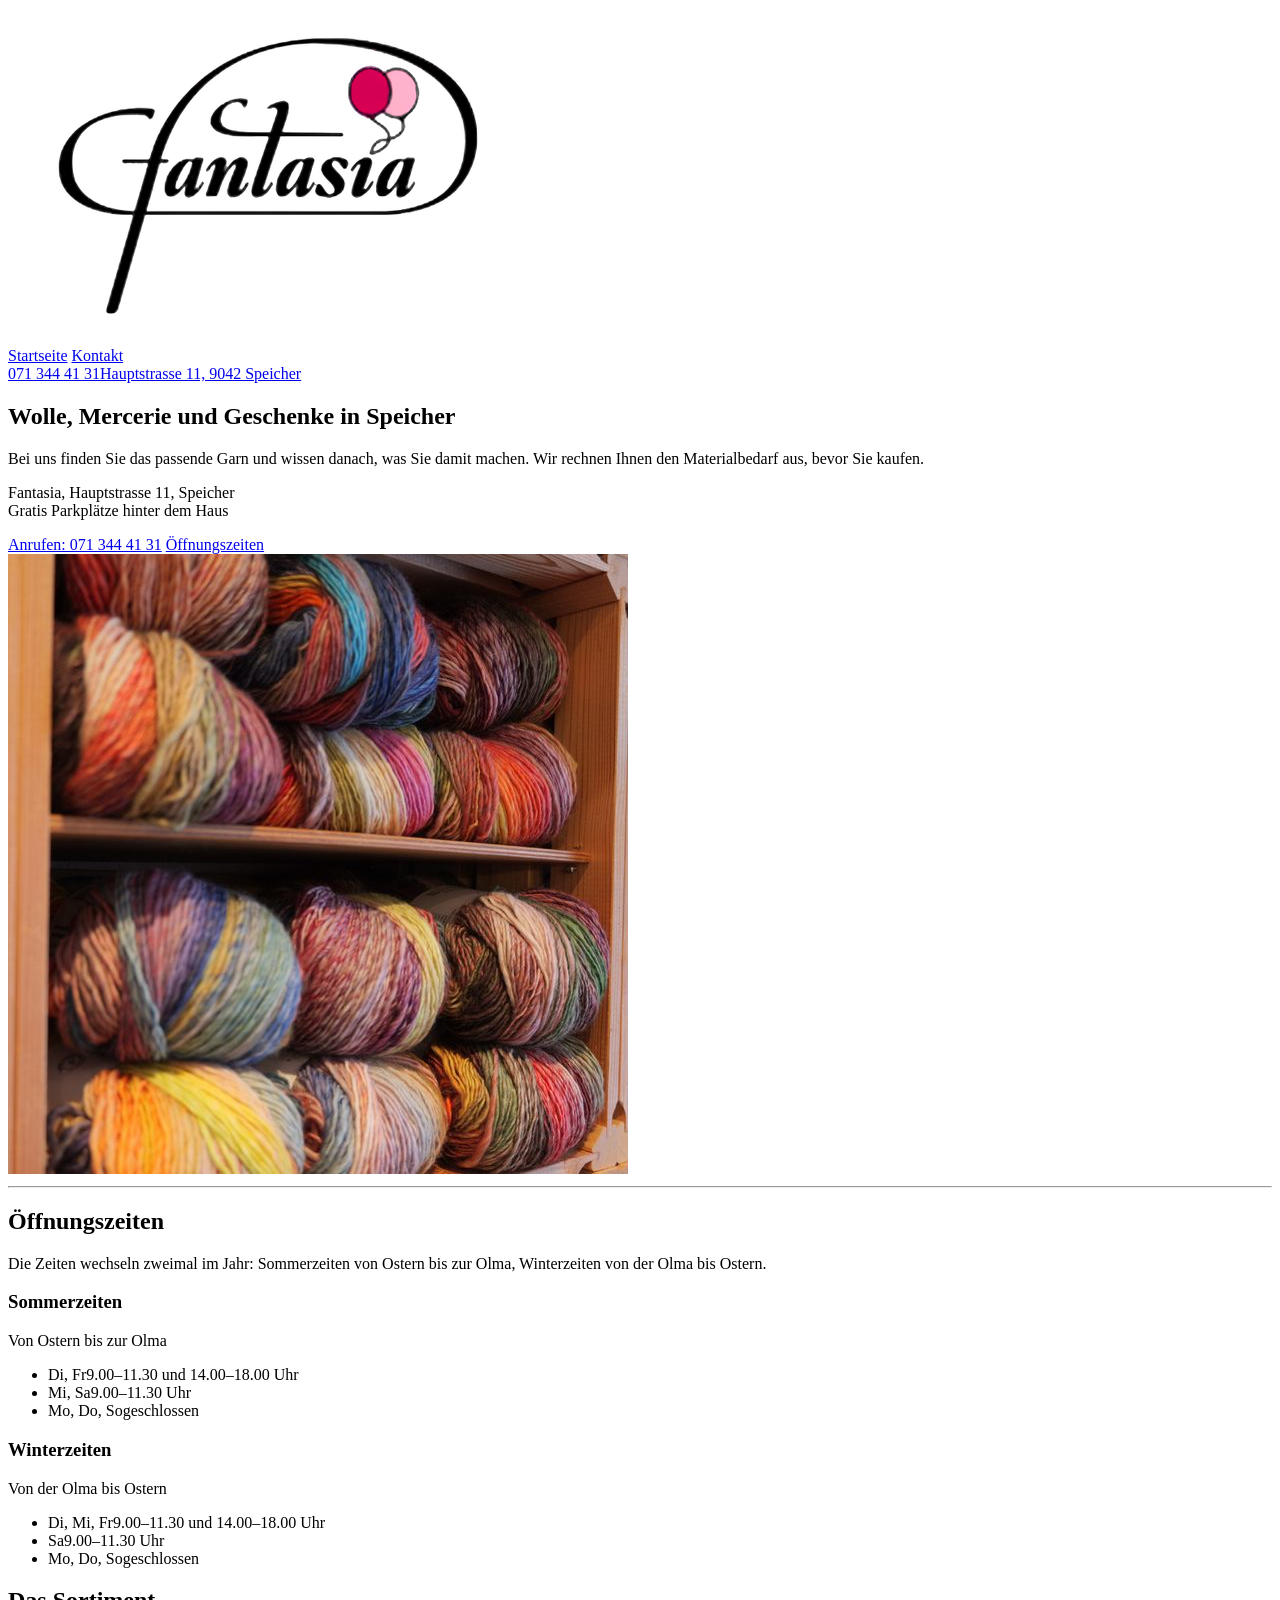
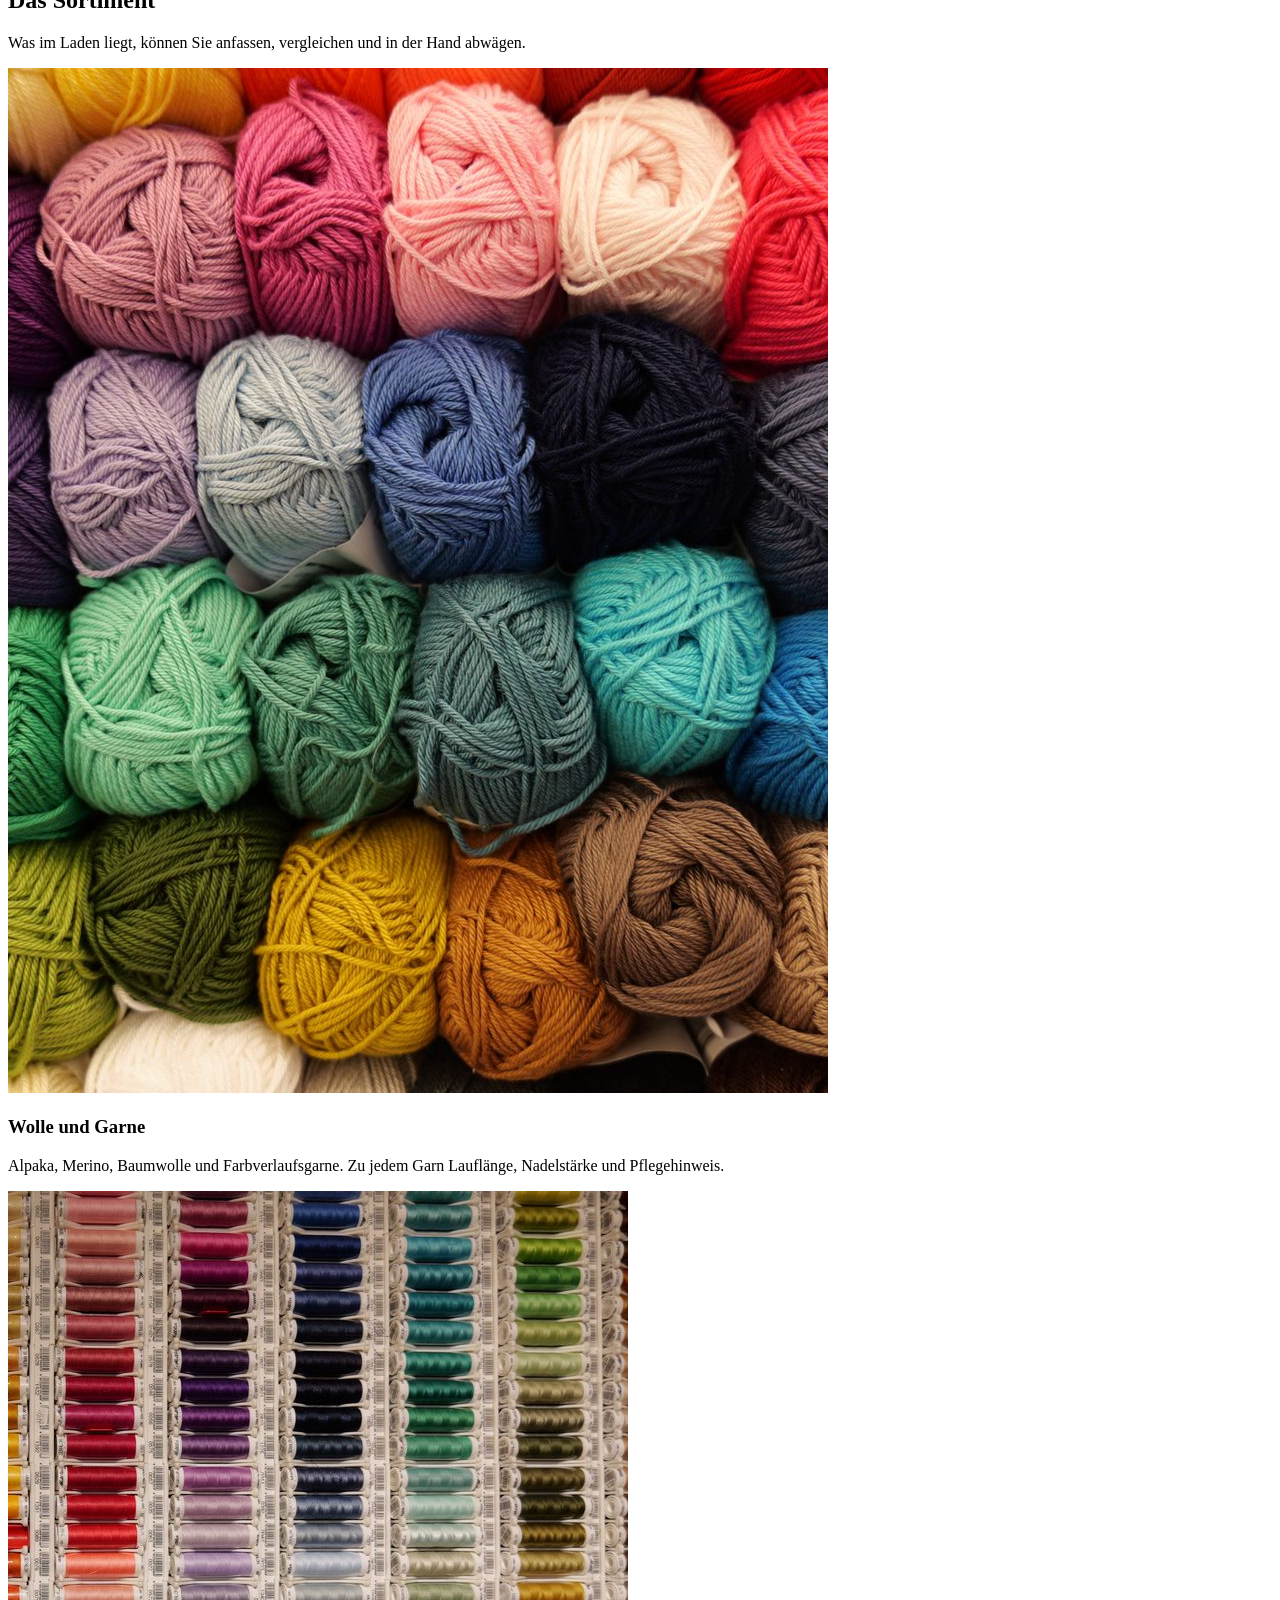
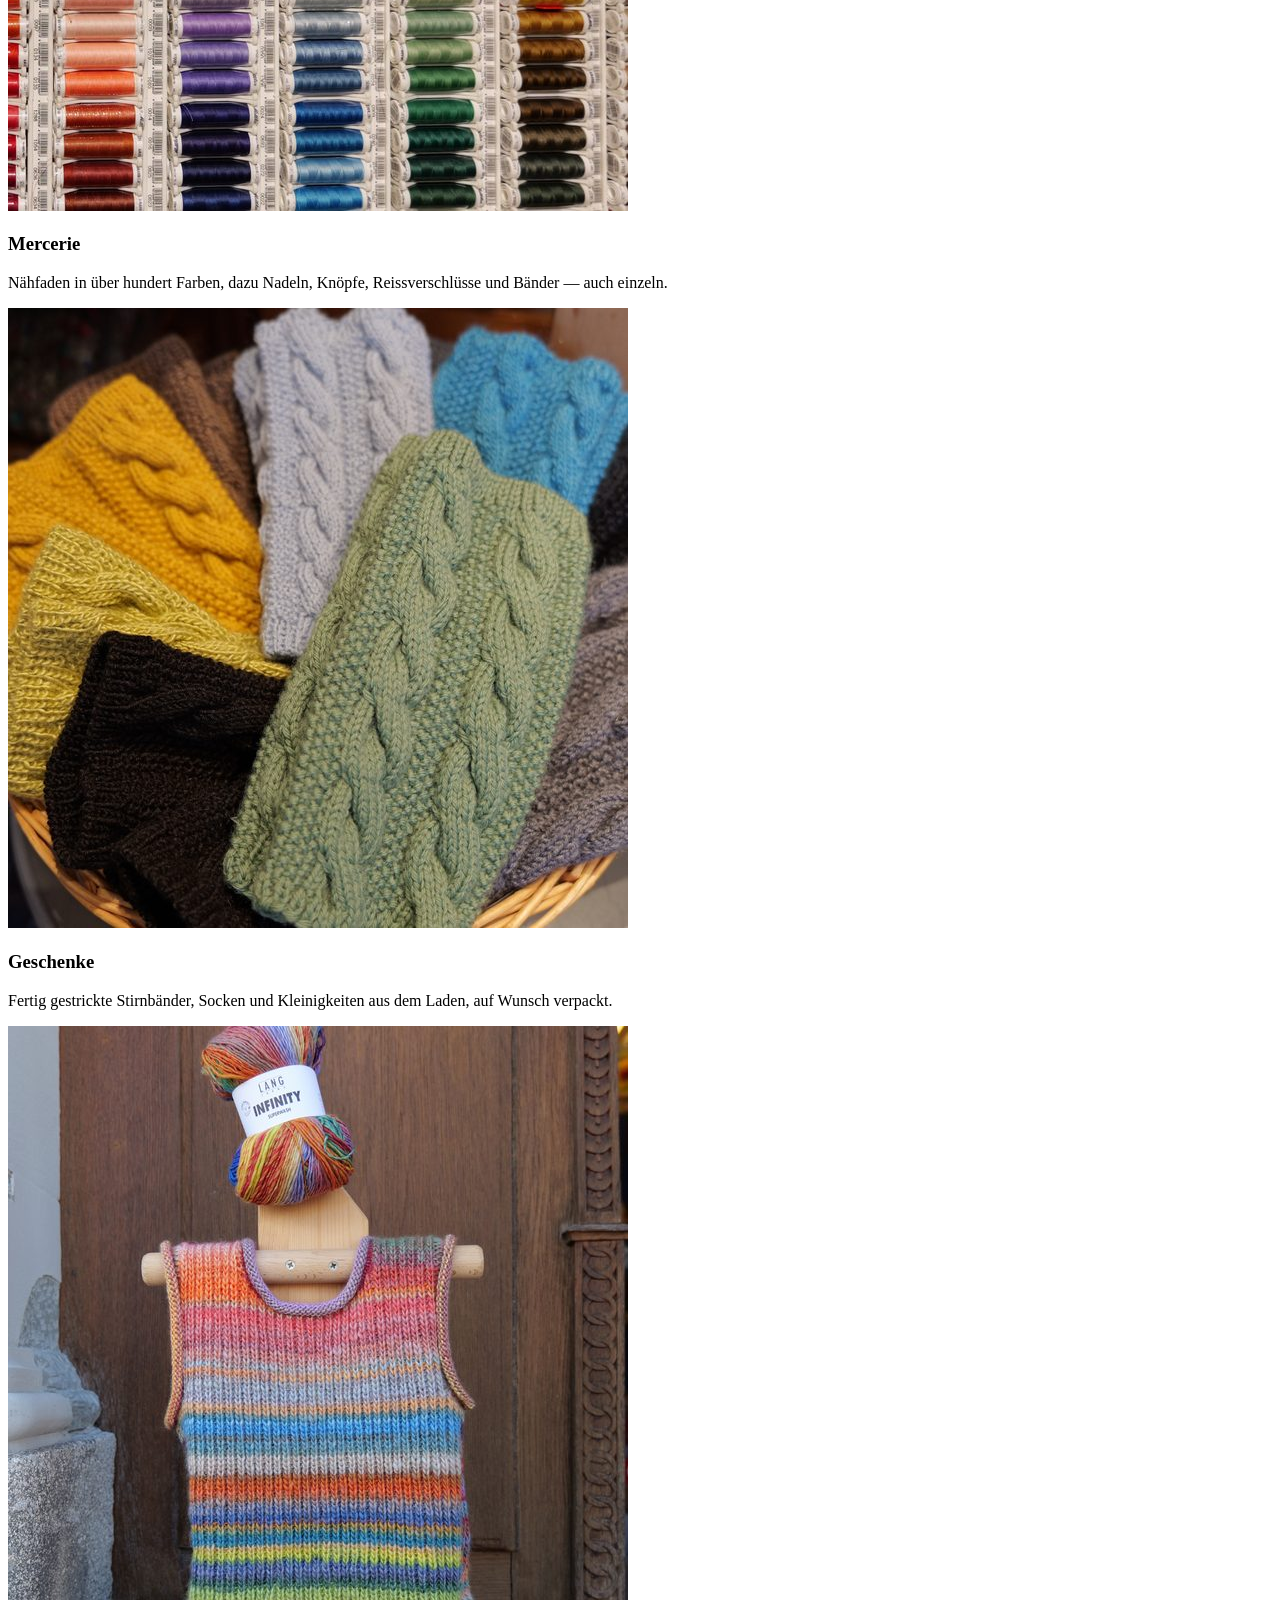
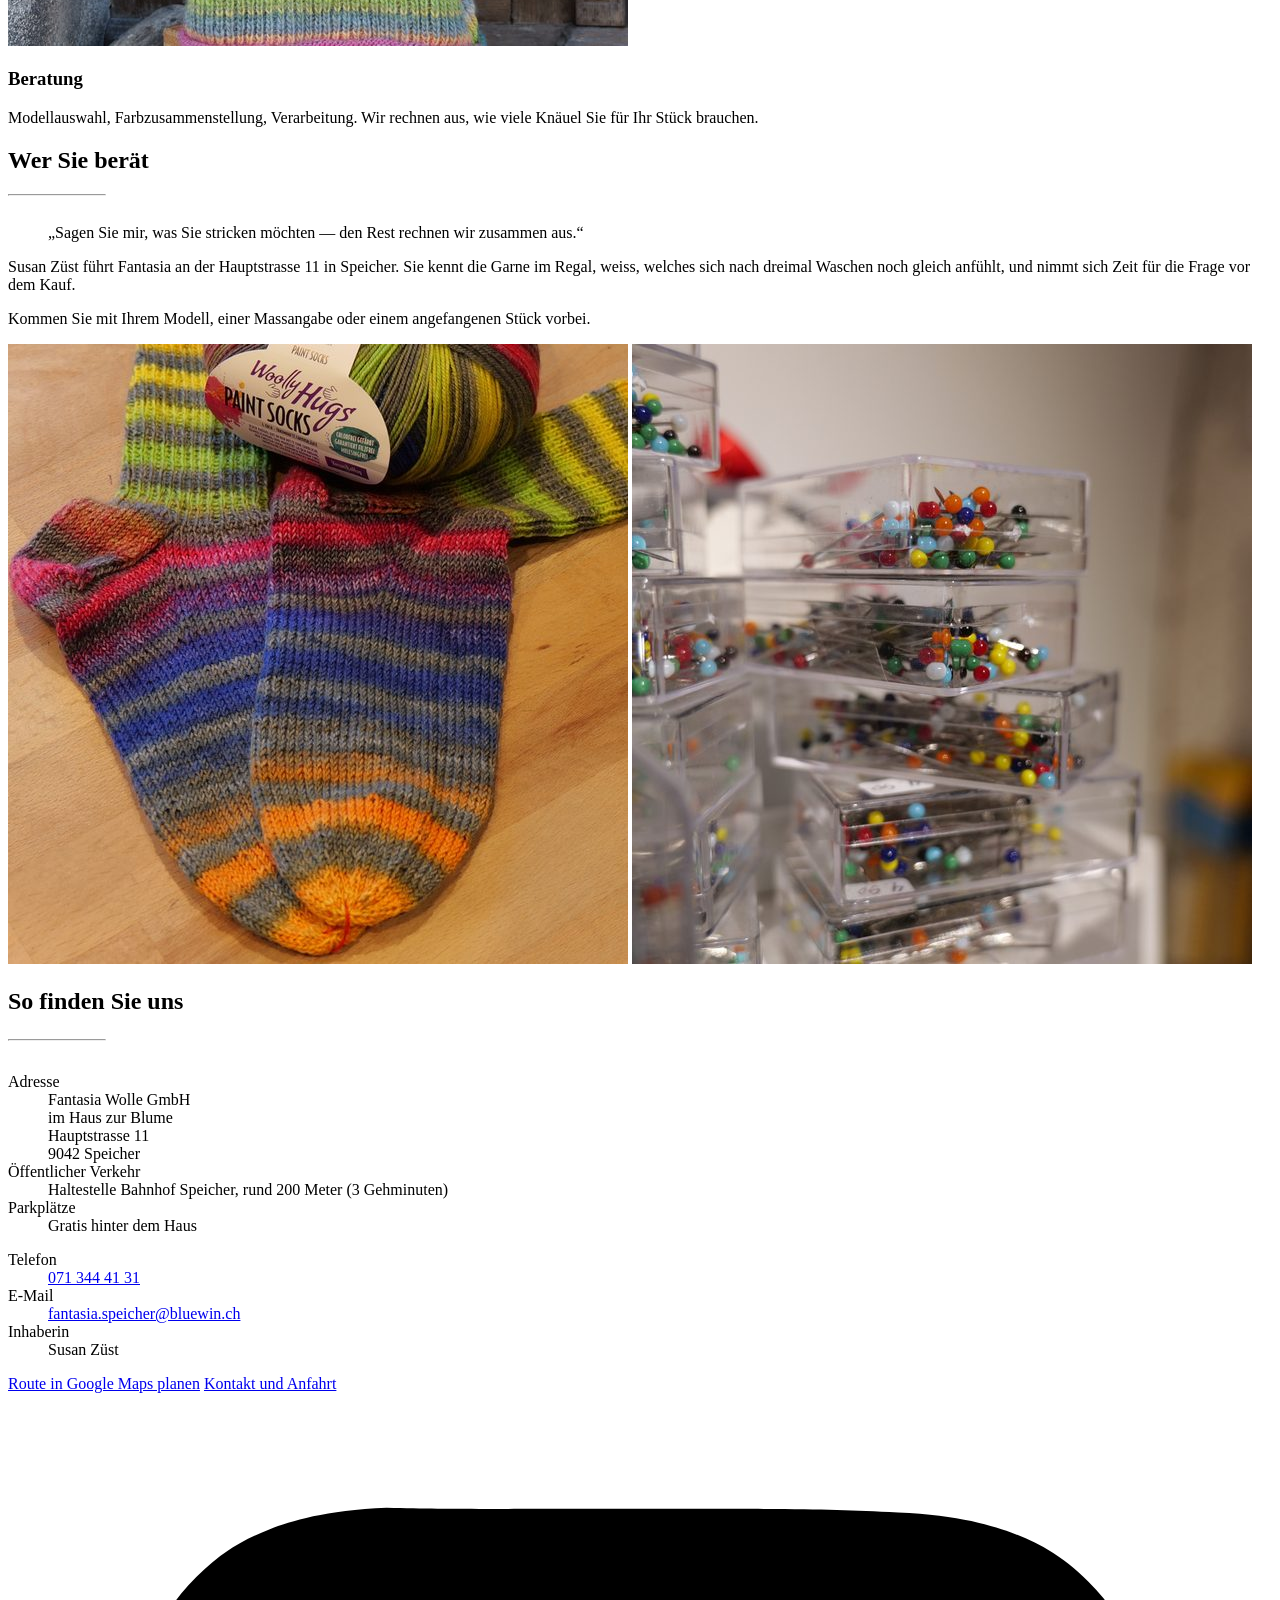
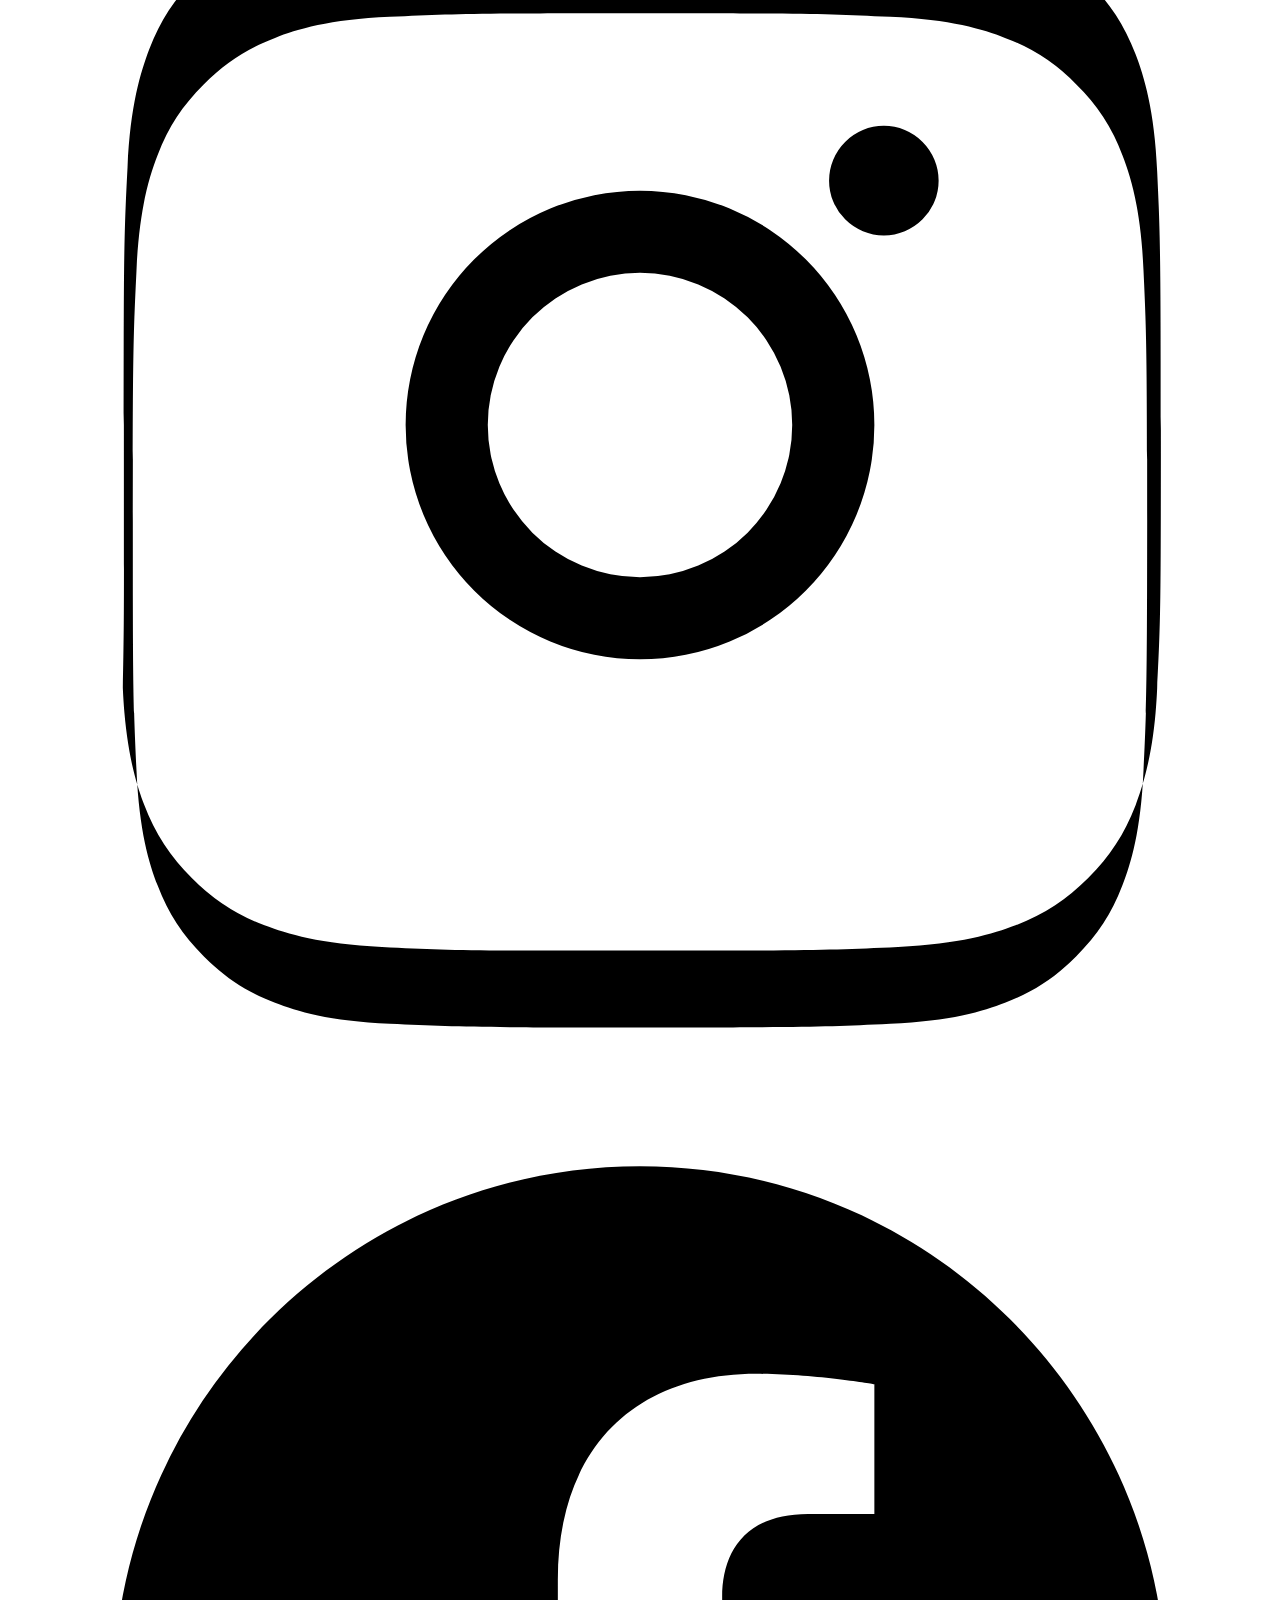
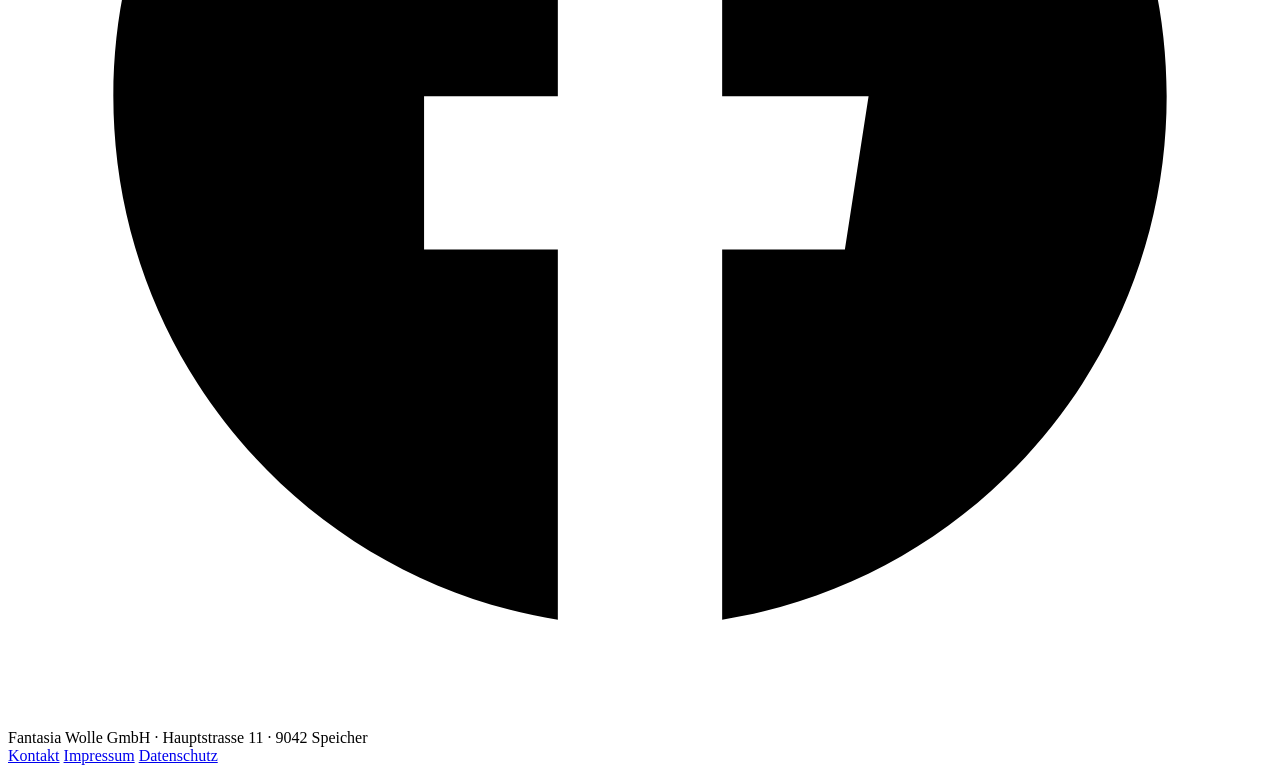
==== commit c047f03e: "Haltestelle Bahnhof Speicher und genaue Daten bei den Öffnungszeiten - Kontaktseite: «nahe der Halte" ====
--- a/public/index.html
+++ b/public/index.html
@@ -68,8 +68,8 @@
         </div>
         <p class="zeitraum">Von Ostern bis zur Olma</p>
         <ul class="tage">
-          <li><span class="tag">Di, Fr</span><span><span class="von-bis">9.00–11.30</span> und <span class="von-bis">14.00–18.00</span> Uhr</span></li>
-          <li><span class="tag">Mi, Sa</span><span><span class="von-bis">9.00–11.30</span> Uhr</span></li>
+          <li><span class="tag">Di, Fr</span><span><span class="von-bis">9.00–11.30</span> und <span class="von-bis">14.00–18.00 Uhr</span></span></li>
+          <li><span class="tag">Mi, Sa</span><span><span class="von-bis">9.00–11.30 Uhr</span></span></li>
           <li><span class="tag">Mo, Do, So</span><span>geschlossen</span></li>
         </ul>
       </article>
@@ -80,8 +80,8 @@
         </div>
         <p class="zeitraum">Von der Olma bis Ostern</p>
         <ul class="tage">
-          <li><span class="tag">Di, Mi, Fr</span><span><span class="von-bis">9.00–11.30</span> und <span class="von-bis">14.00–18.00</span> Uhr</span></li>
-          <li><span class="tag">Sa</span><span><span class="von-bis">9.00–11.30</span> Uhr</span></li>
+          <li><span class="tag">Di, Mi, Fr</span><span><span class="von-bis">9.00–11.30</span> und <span class="von-bis">14.00–18.00 Uhr</span></span></li>
+          <li><span class="tag">Sa</span><span><span class="von-bis">9.00–11.30 Uhr</span></span></li>
           <li><span class="tag">Mo, Do, So</span><span>geschlossen</span></li>
         </ul>
       </article>
@@ -147,6 +147,8 @@
       <dl>
         <dt>Adresse</dt>
         <dd>Fantasia Wolle GmbH<br>im Haus zur Blume<br>Hauptstrasse 11<br>9042 Speicher</dd>
+        <dt>Öffentlicher Verkehr</dt>
+        <dd>Haltestelle Bahnhof Speicher, rund 200 Meter (3 Gehminuten)</dd>
         <dt>Parkplätze</dt>
         <dd>Gratis hinter dem Haus</dd>
       </dl>
